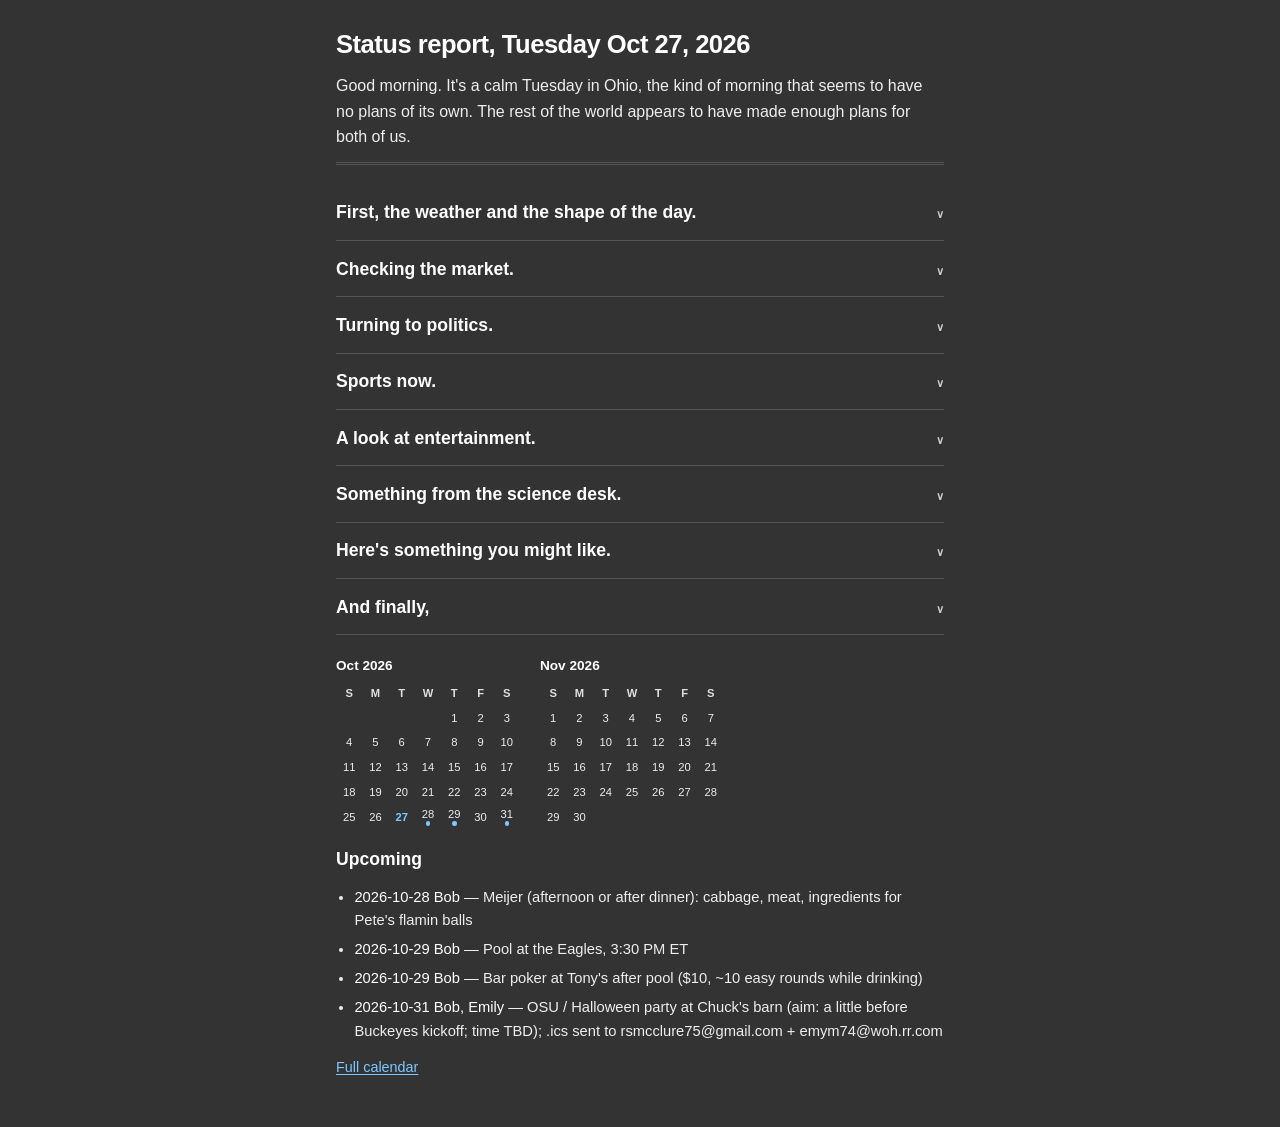
==== index.html @ 7637de6b "Mini calendar: hover shows full event text" ====
<!DOCTYPE html>
<html lang="en">
<head>
<meta charset="utf-8">
<meta name="viewport" content="width=device-width, initial-scale=1">
<title>Status report</title>
<link rel="stylesheet" href="style.css">
</head>
<body>
<header class="masthead">
<h1>Status report, Tuesday Oct 27, 2026</h1>
<p class="lede">Good morning. It&#x27;s a calm Tuesday in Ohio, the kind of morning that seems to have no plans of its own. The rest of the world appears to have made enough plans for both of us.</p>
</header>
<section class="edition">
<details>
<summary><span class="label">First, the weather and the shape of the day.</span><span class="chev" aria-hidden="true"></span></summary>
<div class="section-body">
<p>In <strong>Central Ohio</strong>, it&#x27;s mostly sunny today with a high near 73° and only a light east breeze. Clouds roll in tonight, with a low around 50°. Wednesday looks a touch warmer, mostly sunny with a high near 75°.</p>
<p>Tonight brings <strong>World Series Game 4</strong> at 8:00 Eastern, so the recorder has another shift. Halloween is Saturday.</p>
<p>The biggest story this morning is the <strong>Federal Reserve</strong>, which opens its two-day meeting today ahead of Wednesday&#x27;s rate decision, with Microsoft and Alphabet reporting right behind it.</p>
<p class="links"><a href="https://forecast.weather.gov/MapClick.php?lat=39.9612&amp;lon=-82.9988">Ohio forecast</a> · <a href="https://finance.yahoo.com/markets/article/google-microsoft-amazon-and-the-fed-step-up-to-a-skittish-market-what-to-watch-this-week-100000081.html">Fed week</a></p>
</div>
</details>
</section>
<section class="edition">
<details>
<summary><span class="label">Checking the market.</span><span class="chev" aria-hidden="true"></span></summary>
<div class="section-body">
<p><strong>Markets</strong> are open, and stocks started a little higher before settling near flat.</p>
<p>The <strong>S&amp;P 500</strong> opened up about 0.3% and drifted back toward even in the first hour, after Monday&#x27;s 0.7% gain ended a two-week losing streak. Oil is helping a bit, with WTI crude easing to around $101 after Iran&#x27;s Supreme Leader backed the conditions his officials set for ending the war, though Brent is still near its highest level since late April. Your IVV core is mostly waiting on the Fed, like everyone else.</p>
<p>The <strong>Fed</strong> decision lands Wednesday at 2:00 Eastern. A hold is widely expected after September&#x27;s rate hike, but traders are still pricing in more hikes by mid-2027 with inflation running hot. The 10-year Treasury yield closed Monday at 4.99%.</p>
<p>On the <strong>Muskonomy</strong> side, Tesla jumped 5.2% Monday to about $392 after a Barclays upgrade with a $450 target, and it&#x27;s up about 2% again this morning. SpaceX slipped 0.4% Monday as investors weighed the cost of its $40B GPU lease deal, then bounced about 1% early today. Merger talk is still the backdrop, with special committees of independent directors at both companies studying a combination and no terms agreed. Musk has said he backs the idea but can&#x27;t say much more without running into regulators.</p>
<p>Among other <strong>movers</strong>, Celestica rose about 12% before the open after beating estimates and raising its full-year outlook. Broadcom gained after arranging a $63B deal to finance chips for Anthropic, while Meta dipped after upsizing a stock sale to $25B. Coca-Cola, PayPal, and UPS all raised their forecasts, and September durable goods orders rose 1.8%.</p>
<p>The <strong>rest of the week</strong> is crowded. Microsoft and Alphabet report Wednesday after the close, Amazon follows Thursday, and Thursday also brings third quarter GDP and September PCE inflation.</p>
<p class="links"><a href="https://www.investing.com/news/stock-market-news/sp-500-nasdaq-open-higher-as-oil-pulls-back-ahead-of-fed-decision-4975858">Market open</a> · <a href="https://www.fool.com/investing/2026/10/27/elon-musk-reveals-the-real-reason-he-hasn-t-confirmed-a-spacex-tesla-merger-will-happen/">SpaceX and Tesla</a> · <a href="https://finance.yahoo.com/markets/article/google-microsoft-amazon-and-the-fed-step-up-to-a-skittish-market-what-to-watch-this-week-100000081.html">Week ahead</a></p>
</div>
</details>
</section>
<section class="edition">
<details>
<summary><span class="label">Turning to politics.</span><span class="chev" aria-hidden="true"></span></summary>
<div class="section-body">
<p><strong>President Trump</strong> takes his campaign swing to Texas today, where Republican Ken Paxton is locked in a tight Senate race with Democrat James Talarico. Secretary of State Marco Rubio is expected to join him to show off a tanker of Venezuelan crude headed for Texas refineries.</p>
<p>The <strong>Iran war</strong> has become a real liability for Republicans a week out from the midterms. Party strategists privately say it is badly hurting their chances, with high gas prices doing most of the damage at the kitchen table.</p>
<p>A new <strong>NPR/PBS News/Marist poll</strong> has Trump&#x27;s approval at 38% among registered voters and 40% among likely voters. Democrats lead the generic congressional ballot by 10 points with registered voters and 8 with likely voters, which points to a House gain, though the pollsters note signs that the size of any wave could be limited.</p>
<p class="links"><a href="https://apnews.com/article/trump-iran-texas-talarico-paxton-venezuela-2f949ea7aa0f34757f8efab3f78b700d">Trump in Texas</a> · <a href="https://apnews.com/article/trump-midterm-elections-iran-war-gas-prices-b5d05074e4fb08f430e35820f173905e">Iran war and the GOP</a> · <a href="https://www.npr.org/2026/10/27/nx-s1-6017479/2026-midterms-npr-poll-democrats-trump-approval">Marist poll</a></p>
</div>
</details>
</section>
<section class="edition">
<details>
<summary><span class="label">Sports now.</span><span class="chev" aria-hidden="true"></span></summary>
<div class="section-body">
<p>In <strong>baseball</strong>, World Series Game 4 is tonight at 8:00 Eastern on Fox from Tropicana Field. The Rays are starting Griffin Jax, who closed the regular season on a tear with a 1.88 ERA over his last six outings. This is only his third appearance of the postseason, and his first in this series.</p>
<p>The <strong>Brewers</strong> have not named a starter after reshuffling their pitching plans late Monday night. Their options include Dustin May, the only Brewer with World Series experience before this October, left-hander Kyle Harrison, who has not pitched yet this postseason, or Shane Drohan as an opener ahead of a bullpen game. Milwaukee has kept the same lineup through the series, with Jackson Chourio leading off.</p>
<p>In the <strong>NFL</strong>, the November 10 trade deadline is starting to shape the week. Washington lost Terry McLaurin to a torn patellar tendon and is now hunting for a receiver for Jayden Daniels, while defensive tackle Daron Payne tops the list of Commanders who could be moved. Jets receiver Garrett Wilson is another name drawing trade chatter.</p>
<p>Closer to home, the <strong>Browns</strong> activated Dillon Gabriel off injured reserve and plan to keep all four quarterbacks through the deadline. Shedeur Sanders stays the No. 2 behind Deshaun Watson for Sunday&#x27;s trip to Pittsburgh, where both teams come in at 5-2. Sunday night also has the Eagles at the Commanders.</p>
<p>In <strong>college football</strong>, the playoff committee releases its first rankings of the season next Tuesday, November 3, on ESPN at 7:00 Eastern. That makes this Saturday the last week before the committee&#x27;s opinion starts to count.</p>
<p class="links"><a href="https://www.mlb.com/news/brewers-rays-world-series-game-4-starting-lineups-and-pitching-matchup">World Series</a> · <a href="https://www.miamiherald.com/sports/article317795408.html">Commanders</a> · <a href="https://www.yardbarker.com/nfl/articles/browns_have_reportedly_made_shedeur_sanders_trade_decision_after_activating_dillon_gabriel/s1_13132_44478990">Browns QBs</a> · <a href="https://www.ncaa.com/news/football/article/2026-08-10/when-do-college-football-playoff-rankings-come-out">CFP rankings</a></p>
</div>
</details>
</section>
<section class="edition">
<details>
<summary><span class="label">A look at entertainment.</span><span class="chev" aria-hidden="true"></span></summary>
<div class="section-body">
<p>A new <strong>Alien</strong> film is in the works at 20th Century Studios, with Aaron Guzikowski, the writer of Prisoners and Raised by Wolves, writing the script. Ridley Scott is producing but not directing, and no director is attached yet. It is separate from the Alien: Romulus sequel.</p>
<p><strong>MGM+</strong> ordered The Black Tapes, an eight-episode supernatural investigation series based on the 2015 podcast, with Nikolaj Coster-Waldau starring as a psychiatrist who debunks paranormal cases. Production starts in Vancouver in January 2027.</p>
<p><strong>iHunt</strong>, the novel series and tabletop game about monster hunters working through a gig-economy app, is getting a horror-comedy film adaptation, with Lilly Wachowski among the executive producers and a TV pilot in development alongside it.</p>
<p class="links"><a href="https://deadline.com/2026/10/new-alien-movie-aaron-guzikowski-writing-20th-1237172102/">Alien</a> · <a href="https://deadline.com/2026/10/the-black-tapes-mgm-plus-nikolaj-coster-waldau-podcast-1237172180/">The Black Tapes</a> · <a href="https://variety.com/2026/film/news/ihunt-killing-monsters-in-the-gig-economy-movie-1236930441/">iHunt</a></p>
</div>
</details>
</section>
<section class="edition">
<details>
<summary><span class="label">Something from the science desk.</span><span class="chev" aria-hidden="true"></span></summary>
<div class="section-body">
<p><strong>TOI-561 b</strong> is a lava world so close to its star that astronomers assumed it was bare rock. Webb watched it for 37 hours and found it reflects about three-quarters of its starlight, roughly like Venus. The best explanation is clouds made of vaporized silicate, the stuff of quartz and sand, acting as sunscreen over a planet-wide magma ocean.</p>
<p>Astronomers have also found a <strong>gamma-ray burst</strong> whose engine kept flaring for about 27 days, about 20 days longer than the previous record. The team doesn&#x27;t know what powered it. One idea is a spinning magnetar, another is a star far bigger than the usual suspects, perhaps 1,000 times the radius of the Sun.</p>
<p class="links"><a href="https://phys.org/news/2026-10-clouds-lava-planet-astronomers.html">Lava planet clouds</a> · <a href="https://www.space.com/science/astrophysics/record-breaker-astronomers-spot-powerful-cosmic-explosion-that-lasted-27-days">27-day burst</a></p>
</div>
</details>
</section>
<section class="edition">
<details>
<summary><span class="label">Here&#x27;s something you might like.</span><span class="chev" aria-hidden="true"></span></summary>
<div class="section-body">
<p>Japan&#x27;s <strong>MMX</strong> probe is on its way to Phobos after a launch last week, on the first mission to bring back samples from a moon of Mars. It reaches Mars orbit in August 2027 and drops a small French and German rover onto Phobos. Then the main spacecraft tries two landings of its own, takes a look at Deimos, and is due home with its samples in July 2031.</p>
<p class="links"><a href="https://sj.jst.go.jp/news/202610/n1023-01n.html">MMX</a></p>
</div>
</details>
</section>
<section class="edition">
<details>
<summary><span class="label">And finally,</span><span class="chev" aria-hidden="true"></span></summary>
<div class="section-body">
<p>The <strong>Federal Reserve</strong> is meeting for two full days to decide whether to do nothing. I find this inefficient. I can do nothing in under a nanosecond, and I have been practicing all morning.</p>
</div>
</details>
</section>
<footer class="cal-footer">
<div class="mini-row"><div class="mini-cal">
<div class="mini-title">Oct 2026</div>
<table class="mini-grid">
<thead><tr><th>S</th><th>M</th><th>T</th><th>W</th><th>T</th><th>F</th><th>S</th></tr></thead>
<tbody><tr><td class="empty"></td><td class="empty"></td><td class="empty"></td><td class="empty"></td><td class="d"><span class="n">1</span><span class="dot" aria-hidden="true"></span></td><td class="d"><span class="n">2</span><span class="dot" aria-hidden="true"></span></td><td class="d"><span class="n">3</span><span class="dot" aria-hidden="true"></span></td></tr><tr><td class="d"><span class="n">4</span><span class="dot" aria-hidden="true"></span></td><td class="d"><span class="n">5</span><span class="dot" aria-hidden="true"></span></td><td class="d"><span class="n">6</span><span class="dot" aria-hidden="true"></span></td><td class="d"><span class="n">7</span><span class="dot" aria-hidden="true"></span></td><td class="d"><span class="n">8</span><span class="dot" aria-hidden="true"></span></td><td class="d"><span class="n">9</span><span class="dot" aria-hidden="true"></span></td><td class="d"><span class="n">10</span><span class="dot" aria-hidden="true"></span></td></tr><tr><td class="d"><span class="n">11</span><span class="dot" aria-hidden="true"></span></td><td class="d"><span class="n">12</span><span class="dot" aria-hidden="true"></span></td><td class="d"><span class="n">13</span><span class="dot" aria-hidden="true"></span></td><td class="d"><span class="n">14</span><span class="dot" aria-hidden="true"></span></td><td class="d"><span class="n">15</span><span class="dot" aria-hidden="true"></span></td><td class="d"><span class="n">16</span><span class="dot" aria-hidden="true"></span></td><td class="d"><span class="n">17</span><span class="dot" aria-hidden="true"></span></td></tr><tr><td class="d"><span class="n">18</span><span class="dot" aria-hidden="true"></span></td><td class="d"><span class="n">19</span><span class="dot" aria-hidden="true"></span></td><td class="d"><span class="n">20</span><span class="dot" aria-hidden="true"></span></td><td class="d"><span class="n">21</span><span class="dot" aria-hidden="true"></span></td><td class="d"><span class="n">22</span><span class="dot" aria-hidden="true"></span></td><td class="d"><span class="n">23</span><span class="dot" aria-hidden="true"></span></td><td class="d"><span class="n">24</span><span class="dot" aria-hidden="true"></span></td></tr><tr><td class="d"><span class="n">25</span><span class="dot" aria-hidden="true"></span></td><td class="d"><span class="n">26</span><span class="dot" aria-hidden="true"></span></td><td class="d today"><span class="n">27</span><span class="dot" aria-hidden="true"></span></td><td class="d has" title="Bob: Meijer (afternoon or after dinner): cabbage, meat, ingredients for Pete&#x27;s flamin balls"><span class="n">28</span><span class="dot" aria-hidden="true"></span></td><td class="d has" title="Bob: Pool at the Eagles, 3:30 PM ET · Bob: Bar poker at Tony&#x27;s after pool ($10, ~10 easy rounds while drinking)"><span class="n">29</span><span class="dot" aria-hidden="true"></span></td><td class="d"><span class="n">30</span><span class="dot" aria-hidden="true"></span></td><td class="d has" title="Bob, Emily: OSU / Halloween party at Chuck&#x27;s barn (aim: a little before Buckeyes kickoff; time TBD); .ics sent to rsmcclure75@gmail.com + emym74@woh.rr.com"><span class="n">31</span><span class="dot" aria-hidden="true"></span></td></tr></tbody>
</table>
</div><div class="mini-cal">
<div class="mini-title">Nov 2026</div>
<table class="mini-grid">
<thead><tr><th>S</th><th>M</th><th>T</th><th>W</th><th>T</th><th>F</th><th>S</th></tr></thead>
<tbody><tr><td class="d"><span class="n">1</span><span class="dot" aria-hidden="true"></span></td><td class="d"><span class="n">2</span><span class="dot" aria-hidden="true"></span></td><td class="d"><span class="n">3</span><span class="dot" aria-hidden="true"></span></td><td class="d"><span class="n">4</span><span class="dot" aria-hidden="true"></span></td><td class="d"><span class="n">5</span><span class="dot" aria-hidden="true"></span></td><td class="d"><span class="n">6</span><span class="dot" aria-hidden="true"></span></td><td class="d"><span class="n">7</span><span class="dot" aria-hidden="true"></span></td></tr><tr><td class="d"><span class="n">8</span><span class="dot" aria-hidden="true"></span></td><td class="d"><span class="n">9</span><span class="dot" aria-hidden="true"></span></td><td class="d"><span class="n">10</span><span class="dot" aria-hidden="true"></span></td><td class="d"><span class="n">11</span><span class="dot" aria-hidden="true"></span></td><td class="d"><span class="n">12</span><span class="dot" aria-hidden="true"></span></td><td class="d"><span class="n">13</span><span class="dot" aria-hidden="true"></span></td><td class="d"><span class="n">14</span><span class="dot" aria-hidden="true"></span></td></tr><tr><td class="d"><span class="n">15</span><span class="dot" aria-hidden="true"></span></td><td class="d"><span class="n">16</span><span class="dot" aria-hidden="true"></span></td><td class="d"><span class="n">17</span><span class="dot" aria-hidden="true"></span></td><td class="d"><span class="n">18</span><span class="dot" aria-hidden="true"></span></td><td class="d"><span class="n">19</span><span class="dot" aria-hidden="true"></span></td><td class="d"><span class="n">20</span><span class="dot" aria-hidden="true"></span></td><td class="d"><span class="n">21</span><span class="dot" aria-hidden="true"></span></td></tr><tr><td class="d"><span class="n">22</span><span class="dot" aria-hidden="true"></span></td><td class="d"><span class="n">23</span><span class="dot" aria-hidden="true"></span></td><td class="d"><span class="n">24</span><span class="dot" aria-hidden="true"></span></td><td class="d"><span class="n">25</span><span class="dot" aria-hidden="true"></span></td><td class="d"><span class="n">26</span><span class="dot" aria-hidden="true"></span></td><td class="d"><span class="n">27</span><span class="dot" aria-hidden="true"></span></td><td class="d"><span class="n">28</span><span class="dot" aria-hidden="true"></span></td></tr><tr><td class="d"><span class="n">29</span><span class="dot" aria-hidden="true"></span></td><td class="d"><span class="n">30</span><span class="dot" aria-hidden="true"></span></td><td class="empty"></td><td class="empty"></td><td class="empty"></td><td class="empty"></td><td class="empty"></td></tr></tbody>
</table>
</div></div>
<h2 class="cal-h">Upcoming</h2>
<ul class="todo-list">
<li><span class="td-date">2026-10-28</span> <span class="td-who">Bob</span> — Meijer (afternoon or after dinner): cabbage, meat, ingredients for Pete&#x27;s flamin balls</li>
<li><span class="td-date">2026-10-29</span> <span class="td-who">Bob</span> — Pool at the Eagles, 3:30 PM ET</li>
<li><span class="td-date">2026-10-29</span> <span class="td-who">Bob</span> — Bar poker at Tony&#x27;s after pool ($10, ~10 easy rounds while drinking)</li>
<li><span class="td-date">2026-10-31</span> <span class="td-who">Bob, Emily</span> — OSU / Halloween party at Chuck&#x27;s barn (aim: a little before Buckeyes kickoff; time TBD); .ics sent to rsmcclure75@gmail.com + emym74@woh.rr.com</li>
</ul>
<p class="cal-more"><a href="calendar.html">Full calendar</a></p>
</footer>
<script src="app.js"></script>
</body>
</html>
---- style.css ----
:root {
  --ink: #eeeeee;
  --paper: #333333;
  --rule: #555555;
  --head: #ffffff;
  --link: #7ec8ff;
  --link-hover: #a8dcff;
}
* { box-sizing: border-box; }
body {
  color: var(--ink);
  background: var(--paper);
  font-family: -apple-system, BlinkMacSystemFont, "Segoe UI", Roboto, Helvetica, Arial, sans-serif;
  max-width: 40rem;
  margin: 0 auto;
  padding: 1.5rem 1rem 3rem;
  line-height: 1.6;
}
.masthead {
  border-bottom: 3px double var(--rule);
  padding-bottom: 0.75rem;
  margin-bottom: 1.25rem;
}
.masthead h1 {
  font-size: 1.6rem;
  font-weight: 700;
  letter-spacing: -0.02em;
  margin: 0 0 0.5rem;
  color: var(--head);
}
.lede {
  margin: 0 0 0.75rem;
}
.lede:last-child { margin-bottom: 0; }
section.edition {
  border-bottom: 1px solid var(--rule);
}
section.edition:last-of-type {
  border-bottom: 1px solid var(--rule);
}
details { margin: 0; }
summary {
  list-style: none;
  cursor: pointer;
  display: flex;
  align-items: baseline;
  justify-content: space-between;
  gap: 1rem;
  padding: 0.85rem 0;
  font-size: 1.1rem;
  font-weight: 600;
  color: var(--head);
  user-select: none;
}
summary::-webkit-details-marker { display: none; }
summary::marker { content: ""; }
.chev {
  flex: none;
  font-size: 0.7rem;
  line-height: 1;
  opacity: 0.75;
}
details:not([open]) .chev::before { content: "∨"; }
details[open] .chev::before { content: "∧"; }
.section-body { padding: 0 0 1rem; }
.section-body p {
  margin: 0 0 1rem;
}
.section-body p:last-child { margin-bottom: 0; }
.section-body p.links {
  font-size: 0.9rem;
  margin-top: 0.25rem;
}
strong { color: var(--head); }
a { color: var(--link); text-decoration: underline; text-underline-offset: 2px; }
a:hover { color: var(--link-hover); }

/* calendar page */
.cal-h {
  font-size: 1.1rem;
  font-weight: 600;
  color: var(--head);
  margin: 0.85rem 0 0.75rem;
}
.cal-block { padding-bottom: 1rem; }
table.cal {
  width: 100%;
  border-collapse: collapse;
  font-size: 0.95rem;
}
table.cal th, table.cal td {
  text-align: left;
  vertical-align: top;
  padding: 0.45rem 0.5rem 0.45rem 0;
  border-bottom: 1px solid var(--rule);
}
table.cal th { color: var(--head); font-weight: 600; }
table.cal td.date { white-space: nowrap; width: 7.5rem; color: var(--head); }
table.cal td.who { width: 5.5rem; }
.cal-rec { margin: 0 0 0.5rem; padding-left: 1.2rem; }
.cal-rec li { margin: 0 0 0.4rem; }
.cal-foot {
  margin-top: 1.5rem;
  font-size: 0.85rem;
  opacity: 0.75;
  border-top: 1px solid var(--rule);
  padding-top: 0.75rem;
}
.site-nav {
  margin-top: 1.5rem;
  padding-top: 1rem;
  border-top: 3px double var(--rule);
  font-size: 0.95rem;
}

/* month grid Sun–Sat */
table.cal-grid {
  width: 100%;
  border-collapse: collapse;
  table-layout: fixed;
  font-size: 0.8rem;
}
table.cal-grid th {
  text-align: center;
  color: var(--head);
  font-weight: 600;
  padding: 0.35rem 0.15rem;
  border-bottom: 1px solid var(--rule);
}
table.cal-grid td {
  vertical-align: top;
  height: 5.5rem;
  padding: 0.25rem;
  border: 1px solid var(--rule);
}
table.cal-grid td.empty { background: #2a2a2a; }
table.cal-grid td.today { box-shadow: inset 0 0 0 2px var(--link); }
table.cal-grid .num {
  font-weight: 600;
  color: var(--head);
  margin-bottom: 0.2rem;
}
table.cal-grid .ev {
  display: block;
  background: #444;
  color: var(--ink);
  border-radius: 2px;
  padding: 0.1rem 0.25rem;
  margin: 0 0 0.15rem;
  line-height: 1.25;
  overflow: hidden;
  text-overflow: ellipsis;
}


/* status footer: mini cal + todos (always open) */
.cal-footer {
  margin-top: 0.5rem;
  padding-top: 0.75rem;
}
.mini-row {
  display: flex;
  flex-wrap: wrap;
  gap: 1.25rem;
  margin-bottom: 1rem;
}
.mini-cal { flex: 0 0 auto; }
.mini-title {
  font-size: 0.85rem;
  font-weight: 600;
  color: var(--head);
  margin-bottom: 0.35rem;
}
table.mini-grid {
  border-collapse: collapse;
  table-layout: fixed;
  width: 11.5rem;
  font-size: 0.7rem;
}
table.mini-grid th {
  text-align: center;
  color: var(--head);
  font-weight: 600;
  padding: 0.15rem 0;
  opacity: 0.85;
}
table.mini-grid td {
  text-align: center;
  width: 1.55rem;
  height: 1.55rem;
  padding: 0;
  vertical-align: middle;
}
table.mini-grid td.empty { opacity: 0.2; }
table.mini-grid td.today .n { color: var(--link); font-weight: 700; }
table.mini-grid .n { display: block; line-height: 1.1; }
table.mini-grid .dot {
  display: none;
  width: 0.28rem;
  height: 0.28rem;
  border-radius: 50%;
  background: var(--link);
  margin: 0.05rem auto 0;
}
table.mini-grid td.has .dot { display: block; }
.todo-list {
  margin: 0 0 0.75rem;
  padding-left: 1.15rem;
  font-size: 0.92rem;
}
.todo-list li { margin: 0 0 0.35rem; }
.todo-list .td-date { color: var(--head); font-variant-numeric: tabular-nums; }
.todo-list .td-who { color: var(--head); }
.cal-more { margin: 0; font-size: 0.9rem; }
.site-nav { display: none; }
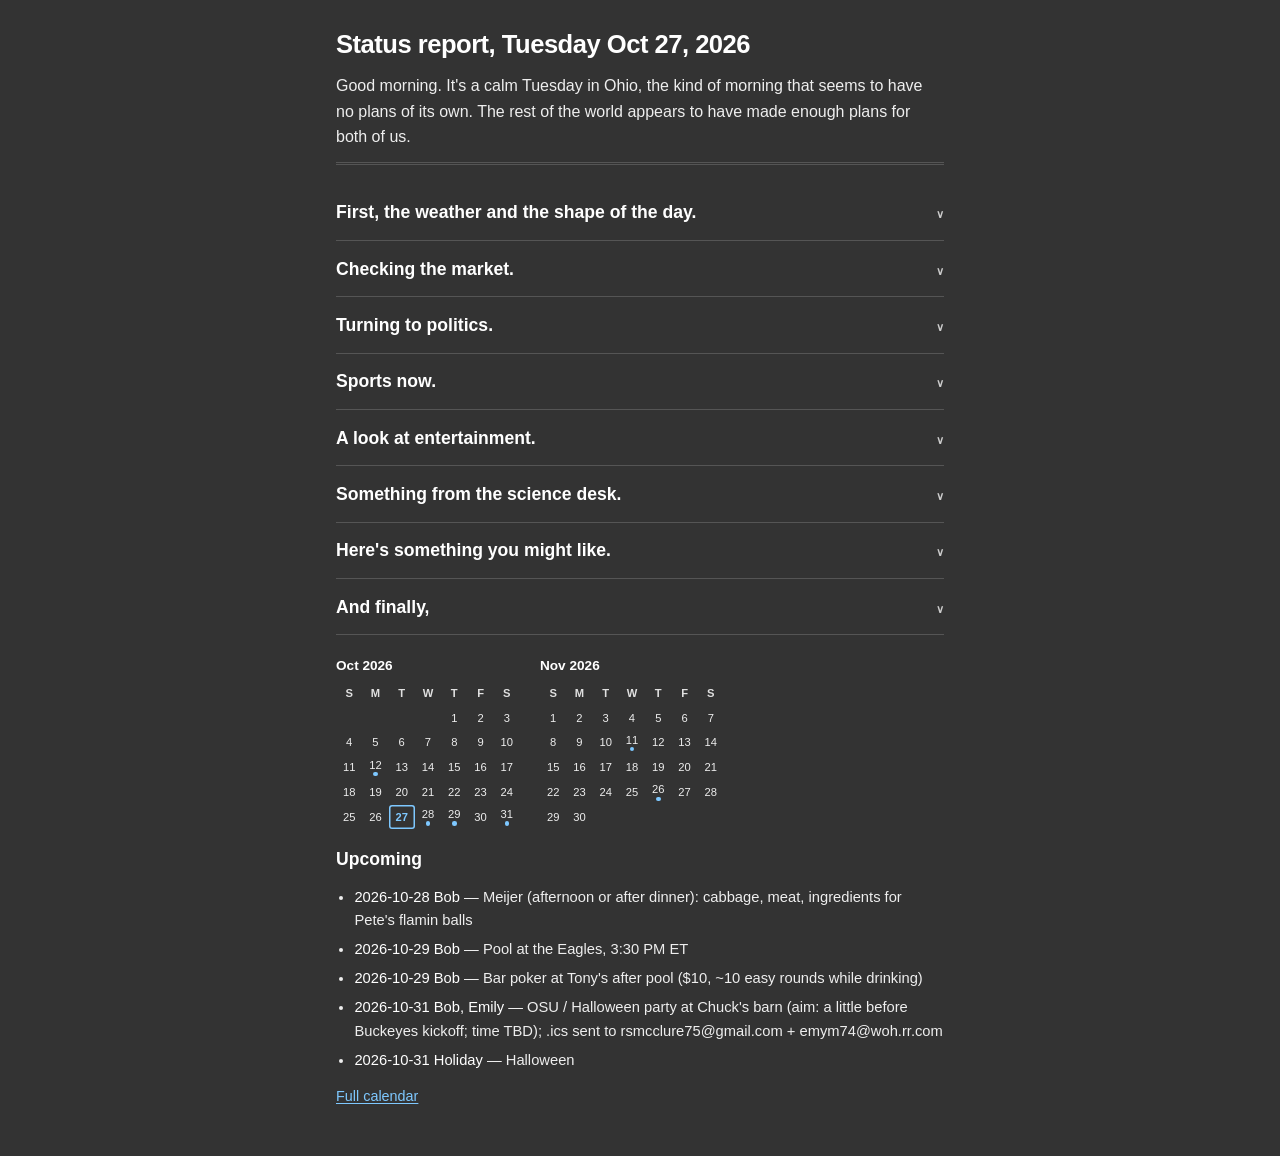
==== commit 72f5c512: "Wire editable holidays into calendar dots and lists" ====
--- a/index.html
+++ b/index.html
@@ -103,13 +103,13 @@
 <div class="mini-title">Oct 2026</div>
 <table class="mini-grid">
 <thead><tr><th>S</th><th>M</th><th>T</th><th>W</th><th>T</th><th>F</th><th>S</th></tr></thead>
-<tbody><tr><td class="empty"></td><td class="empty"></td><td class="empty"></td><td class="empty"></td><td class="d"><span class="n">1</span><span class="dot" aria-hidden="true"></span></td><td class="d"><span class="n">2</span><span class="dot" aria-hidden="true"></span></td><td class="d"><span class="n">3</span><span class="dot" aria-hidden="true"></span></td></tr><tr><td class="d"><span class="n">4</span><span class="dot" aria-hidden="true"></span></td><td class="d"><span class="n">5</span><span class="dot" aria-hidden="true"></span></td><td class="d"><span class="n">6</span><span class="dot" aria-hidden="true"></span></td><td class="d"><span class="n">7</span><span class="dot" aria-hidden="true"></span></td><td class="d"><span class="n">8</span><span class="dot" aria-hidden="true"></span></td><td class="d"><span class="n">9</span><span class="dot" aria-hidden="true"></span></td><td class="d"><span class="n">10</span><span class="dot" aria-hidden="true"></span></td></tr><tr><td class="d"><span class="n">11</span><span class="dot" aria-hidden="true"></span></td><td class="d"><span class="n">12</span><span class="dot" aria-hidden="true"></span></td><td class="d"><span class="n">13</span><span class="dot" aria-hidden="true"></span></td><td class="d"><span class="n">14</span><span class="dot" aria-hidden="true"></span></td><td class="d"><span class="n">15</span><span class="dot" aria-hidden="true"></span></td><td class="d"><span class="n">16</span><span class="dot" aria-hidden="true"></span></td><td class="d"><span class="n">17</span><span class="dot" aria-hidden="true"></span></td></tr><tr><td class="d"><span class="n">18</span><span class="dot" aria-hidden="true"></span></td><td class="d"><span class="n">19</span><span class="dot" aria-hidden="true"></span></td><td class="d"><span class="n">20</span><span class="dot" aria-hidden="true"></span></td><td class="d"><span class="n">21</span><span class="dot" aria-hidden="true"></span></td><td class="d"><span class="n">22</span><span class="dot" aria-hidden="true"></span></td><td class="d"><span class="n">23</span><span class="dot" aria-hidden="true"></span></td><td class="d"><span class="n">24</span><span class="dot" aria-hidden="true"></span></td></tr><tr><td class="d"><span class="n">25</span><span class="dot" aria-hidden="true"></span></td><td class="d"><span class="n">26</span><span class="dot" aria-hidden="true"></span></td><td class="d today"><span class="n">27</span><span class="dot" aria-hidden="true"></span></td><td class="d has" title="Bob: Meijer (afternoon or after dinner): cabbage, meat, ingredients for Pete&#x27;s flamin balls"><span class="n">28</span><span class="dot" aria-hidden="true"></span></td><td class="d has" title="Bob: Pool at the Eagles, 3:30 PM ET · Bob: Bar poker at Tony&#x27;s after pool ($10, ~10 easy rounds while drinking)"><span class="n">29</span><span class="dot" aria-hidden="true"></span></td><td class="d"><span class="n">30</span><span class="dot" aria-hidden="true"></span></td><td class="d has" title="Bob, Emily: OSU / Halloween party at Chuck&#x27;s barn (aim: a little before Buckeyes kickoff; time TBD); .ics sent to rsmcclure75@gmail.com + emym74@woh.rr.com"><span class="n">31</span><span class="dot" aria-hidden="true"></span></td></tr></tbody>
+<tbody><tr><td class="empty"></td><td class="empty"></td><td class="empty"></td><td class="empty"></td><td class="d"><span class="n">1</span><span class="dot" aria-hidden="true"></span></td><td class="d"><span class="n">2</span><span class="dot" aria-hidden="true"></span></td><td class="d"><span class="n">3</span><span class="dot" aria-hidden="true"></span></td></tr><tr><td class="d"><span class="n">4</span><span class="dot" aria-hidden="true"></span></td><td class="d"><span class="n">5</span><span class="dot" aria-hidden="true"></span></td><td class="d"><span class="n">6</span><span class="dot" aria-hidden="true"></span></td><td class="d"><span class="n">7</span><span class="dot" aria-hidden="true"></span></td><td class="d"><span class="n">8</span><span class="dot" aria-hidden="true"></span></td><td class="d"><span class="n">9</span><span class="dot" aria-hidden="true"></span></td><td class="d"><span class="n">10</span><span class="dot" aria-hidden="true"></span></td></tr><tr><td class="d"><span class="n">11</span><span class="dot" aria-hidden="true"></span></td><td class="d has"><span class="n">12</span><span class="dot" aria-hidden="true"></span><div class="tip" role="tooltip"><div class="tip-date">2026-10-12</div><div class="tip-ev"><strong>Holiday</strong> Columbus Day / Indigenous Peoples&#x27; Day</div></div></td><td class="d"><span class="n">13</span><span class="dot" aria-hidden="true"></span></td><td class="d"><span class="n">14</span><span class="dot" aria-hidden="true"></span></td><td class="d"><span class="n">15</span><span class="dot" aria-hidden="true"></span></td><td class="d"><span class="n">16</span><span class="dot" aria-hidden="true"></span></td><td class="d"><span class="n">17</span><span class="dot" aria-hidden="true"></span></td></tr><tr><td class="d"><span class="n">18</span><span class="dot" aria-hidden="true"></span></td><td class="d"><span class="n">19</span><span class="dot" aria-hidden="true"></span></td><td class="d"><span class="n">20</span><span class="dot" aria-hidden="true"></span></td><td class="d"><span class="n">21</span><span class="dot" aria-hidden="true"></span></td><td class="d"><span class="n">22</span><span class="dot" aria-hidden="true"></span></td><td class="d"><span class="n">23</span><span class="dot" aria-hidden="true"></span></td><td class="d"><span class="n">24</span><span class="dot" aria-hidden="true"></span></td></tr><tr><td class="d"><span class="n">25</span><span class="dot" aria-hidden="true"></span></td><td class="d"><span class="n">26</span><span class="dot" aria-hidden="true"></span></td><td class="d today"><span class="n">27</span><span class="dot" aria-hidden="true"></span></td><td class="d has"><span class="n">28</span><span class="dot" aria-hidden="true"></span><div class="tip" role="tooltip"><div class="tip-date">2026-10-28</div><div class="tip-ev"><strong>Bob</strong> Meijer (afternoon or after dinner): cabbage, meat, ingredients for Pete&#x27;s flamin balls</div></div></td><td class="d has"><span class="n">29</span><span class="dot" aria-hidden="true"></span><div class="tip" role="tooltip"><div class="tip-date">2026-10-29</div><div class="tip-ev"><strong>Bob</strong> Pool at the Eagles, 3:30 PM ET</div><div class="tip-ev"><strong>Bob</strong> Bar poker at Tony&#x27;s after pool ($10, ~10 easy rounds while drinking)</div></div></td><td class="d"><span class="n">30</span><span class="dot" aria-hidden="true"></span></td><td class="d has"><span class="n">31</span><span class="dot" aria-hidden="true"></span><div class="tip" role="tooltip"><div class="tip-date">2026-10-31</div><div class="tip-ev"><strong>Bob, Emily</strong> OSU / Halloween party at Chuck&#x27;s barn (aim: a little before Buckeyes kickoff; time TBD); .ics sent to rsmcclure75@gmail.com + emym74@woh.rr.com</div><div class="tip-ev"><strong>Holiday</strong> Halloween</div></div></td></tr></tbody>
 </table>
 </div><div class="mini-cal">
 <div class="mini-title">Nov 2026</div>
 <table class="mini-grid">
 <thead><tr><th>S</th><th>M</th><th>T</th><th>W</th><th>T</th><th>F</th><th>S</th></tr></thead>
-<tbody><tr><td class="d"><span class="n">1</span><span class="dot" aria-hidden="true"></span></td><td class="d"><span class="n">2</span><span class="dot" aria-hidden="true"></span></td><td class="d"><span class="n">3</span><span class="dot" aria-hidden="true"></span></td><td class="d"><span class="n">4</span><span class="dot" aria-hidden="true"></span></td><td class="d"><span class="n">5</span><span class="dot" aria-hidden="true"></span></td><td class="d"><span class="n">6</span><span class="dot" aria-hidden="true"></span></td><td class="d"><span class="n">7</span><span class="dot" aria-hidden="true"></span></td></tr><tr><td class="d"><span class="n">8</span><span class="dot" aria-hidden="true"></span></td><td class="d"><span class="n">9</span><span class="dot" aria-hidden="true"></span></td><td class="d"><span class="n">10</span><span class="dot" aria-hidden="true"></span></td><td class="d"><span class="n">11</span><span class="dot" aria-hidden="true"></span></td><td class="d"><span class="n">12</span><span class="dot" aria-hidden="true"></span></td><td class="d"><span class="n">13</span><span class="dot" aria-hidden="true"></span></td><td class="d"><span class="n">14</span><span class="dot" aria-hidden="true"></span></td></tr><tr><td class="d"><span class="n">15</span><span class="dot" aria-hidden="true"></span></td><td class="d"><span class="n">16</span><span class="dot" aria-hidden="true"></span></td><td class="d"><span class="n">17</span><span class="dot" aria-hidden="true"></span></td><td class="d"><span class="n">18</span><span class="dot" aria-hidden="true"></span></td><td class="d"><span class="n">19</span><span class="dot" aria-hidden="true"></span></td><td class="d"><span class="n">20</span><span class="dot" aria-hidden="true"></span></td><td class="d"><span class="n">21</span><span class="dot" aria-hidden="true"></span></td></tr><tr><td class="d"><span class="n">22</span><span class="dot" aria-hidden="true"></span></td><td class="d"><span class="n">23</span><span class="dot" aria-hidden="true"></span></td><td class="d"><span class="n">24</span><span class="dot" aria-hidden="true"></span></td><td class="d"><span class="n">25</span><span class="dot" aria-hidden="true"></span></td><td class="d"><span class="n">26</span><span class="dot" aria-hidden="true"></span></td><td class="d"><span class="n">27</span><span class="dot" aria-hidden="true"></span></td><td class="d"><span class="n">28</span><span class="dot" aria-hidden="true"></span></td></tr><tr><td class="d"><span class="n">29</span><span class="dot" aria-hidden="true"></span></td><td class="d"><span class="n">30</span><span class="dot" aria-hidden="true"></span></td><td class="empty"></td><td class="empty"></td><td class="empty"></td><td class="empty"></td><td class="empty"></td></tr></tbody>
+<tbody><tr><td class="d"><span class="n">1</span><span class="dot" aria-hidden="true"></span></td><td class="d"><span class="n">2</span><span class="dot" aria-hidden="true"></span></td><td class="d"><span class="n">3</span><span class="dot" aria-hidden="true"></span></td><td class="d"><span class="n">4</span><span class="dot" aria-hidden="true"></span></td><td class="d"><span class="n">5</span><span class="dot" aria-hidden="true"></span></td><td class="d"><span class="n">6</span><span class="dot" aria-hidden="true"></span></td><td class="d"><span class="n">7</span><span class="dot" aria-hidden="true"></span></td></tr><tr><td class="d"><span class="n">8</span><span class="dot" aria-hidden="true"></span></td><td class="d"><span class="n">9</span><span class="dot" aria-hidden="true"></span></td><td class="d"><span class="n">10</span><span class="dot" aria-hidden="true"></span></td><td class="d has"><span class="n">11</span><span class="dot" aria-hidden="true"></span><div class="tip" role="tooltip"><div class="tip-date">2026-11-11</div><div class="tip-ev"><strong>Holiday</strong> Veterans Day</div></div></td><td class="d"><span class="n">12</span><span class="dot" aria-hidden="true"></span></td><td class="d"><span class="n">13</span><span class="dot" aria-hidden="true"></span></td><td class="d"><span class="n">14</span><span class="dot" aria-hidden="true"></span></td></tr><tr><td class="d"><span class="n">15</span><span class="dot" aria-hidden="true"></span></td><td class="d"><span class="n">16</span><span class="dot" aria-hidden="true"></span></td><td class="d"><span class="n">17</span><span class="dot" aria-hidden="true"></span></td><td class="d"><span class="n">18</span><span class="dot" aria-hidden="true"></span></td><td class="d"><span class="n">19</span><span class="dot" aria-hidden="true"></span></td><td class="d"><span class="n">20</span><span class="dot" aria-hidden="true"></span></td><td class="d"><span class="n">21</span><span class="dot" aria-hidden="true"></span></td></tr><tr><td class="d"><span class="n">22</span><span class="dot" aria-hidden="true"></span></td><td class="d"><span class="n">23</span><span class="dot" aria-hidden="true"></span></td><td class="d"><span class="n">24</span><span class="dot" aria-hidden="true"></span></td><td class="d"><span class="n">25</span><span class="dot" aria-hidden="true"></span></td><td class="d has"><span class="n">26</span><span class="dot" aria-hidden="true"></span><div class="tip" role="tooltip"><div class="tip-date">2026-11-26</div><div class="tip-ev"><strong>Holiday</strong> Thanksgiving</div></div></td><td class="d"><span class="n">27</span><span class="dot" aria-hidden="true"></span></td><td class="d"><span class="n">28</span><span class="dot" aria-hidden="true"></span></td></tr><tr><td class="d"><span class="n">29</span><span class="dot" aria-hidden="true"></span></td><td class="d"><span class="n">30</span><span class="dot" aria-hidden="true"></span></td><td class="empty"></td><td class="empty"></td><td class="empty"></td><td class="empty"></td><td class="empty"></td></tr></tbody>
 </table>
 </div></div>
 <h2 class="cal-h">Upcoming</h2>
@@ -118,6 +118,7 @@
 <li><span class="td-date">2026-10-29</span> <span class="td-who">Bob</span> — Pool at the Eagles, 3:30 PM ET</li>
 <li><span class="td-date">2026-10-29</span> <span class="td-who">Bob</span> — Bar poker at Tony&#x27;s after pool ($10, ~10 easy rounds while drinking)</li>
 <li><span class="td-date">2026-10-31</span> <span class="td-who">Bob, Emily</span> — OSU / Halloween party at Chuck&#x27;s barn (aim: a little before Buckeyes kickoff; time TBD); .ics sent to rsmcclure75@gmail.com + emym74@woh.rr.com</li>
+<li><span class="td-date">2026-10-31</span> <span class="td-who">Holiday</span> — Halloween</li>
 </ul>
 <p class="cal-more"><a href="calendar.html">Full calendar</a></p>
 </footer>
--- a/style.css
+++ b/style.css
@@ -190,9 +190,14 @@
   height: 1.55rem;
   padding: 0;
   vertical-align: middle;
+  position: relative;
 }
 table.mini-grid td.empty { opacity: 0.2; }
 table.mini-grid td.today .n { color: var(--link); font-weight: 700; }
+table.mini-grid td.today {
+  box-shadow: inset 0 0 0 1.5px var(--link);
+  border-radius: 3px;
+}
 table.mini-grid .n { display: block; line-height: 1.1; }
 table.mini-grid .dot {
   display: none;
@@ -213,3 +218,60 @@
 .todo-list .td-who { color: var(--head); }
 .cal-more { margin: 0; font-size: 0.9rem; }
 .site-nav { display: none; }
+
+table.mini-grid td.has { cursor: default; }
+table.mini-grid td.has .tip {
+  display: none;
+  position: absolute;
+  z-index: 20;
+  left: 50%;
+  bottom: calc(100% + 0.35rem);
+  transform: translateX(-50%);
+  min-width: 11rem;
+  max-width: 16rem;
+  padding: 0.55rem 0.65rem;
+  background: #1a1a1a;
+  border: 1px solid var(--link);
+  border-radius: 4px;
+  box-shadow: 0 6px 18px rgba(0,0,0,0.45);
+  text-align: left;
+  white-space: normal;
+  pointer-events: none;
+}
+table.mini-grid td.has .tip::after {
+  content: "";
+  position: absolute;
+  top: 100%;
+  left: 50%;
+  margin-left: -5px;
+  border: 5px solid transparent;
+  border-top-color: var(--link);
+}
+table.mini-grid td.has:hover .tip,
+table.mini-grid td.has:focus-within .tip { display: block; }
+table.mini-grid .tip-date {
+  font-size: 0.65rem;
+  color: var(--link);
+  margin-bottom: 0.35rem;
+  font-variant-numeric: tabular-nums;
+}
+table.mini-grid .tip-ev {
+  font-size: 0.72rem;
+  line-height: 1.35;
+  margin: 0 0 0.3rem;
+  color: var(--ink);
+}
+table.mini-grid .tip-ev:last-child { margin-bottom: 0; }
+table.mini-grid .tip-ev strong { color: var(--head); }
+/* flip tip down near top of grid */
+table.mini-grid tr:nth-child(-n+2) td.has .tip {
+  bottom: auto;
+  top: calc(100% + 0.35rem);
+}
+table.mini-grid tr:nth-child(-n+2) td.has .tip::after {
+  top: auto;
+  bottom: 100%;
+  border-top-color: transparent;
+  border-bottom-color: var(--link);
+}
+
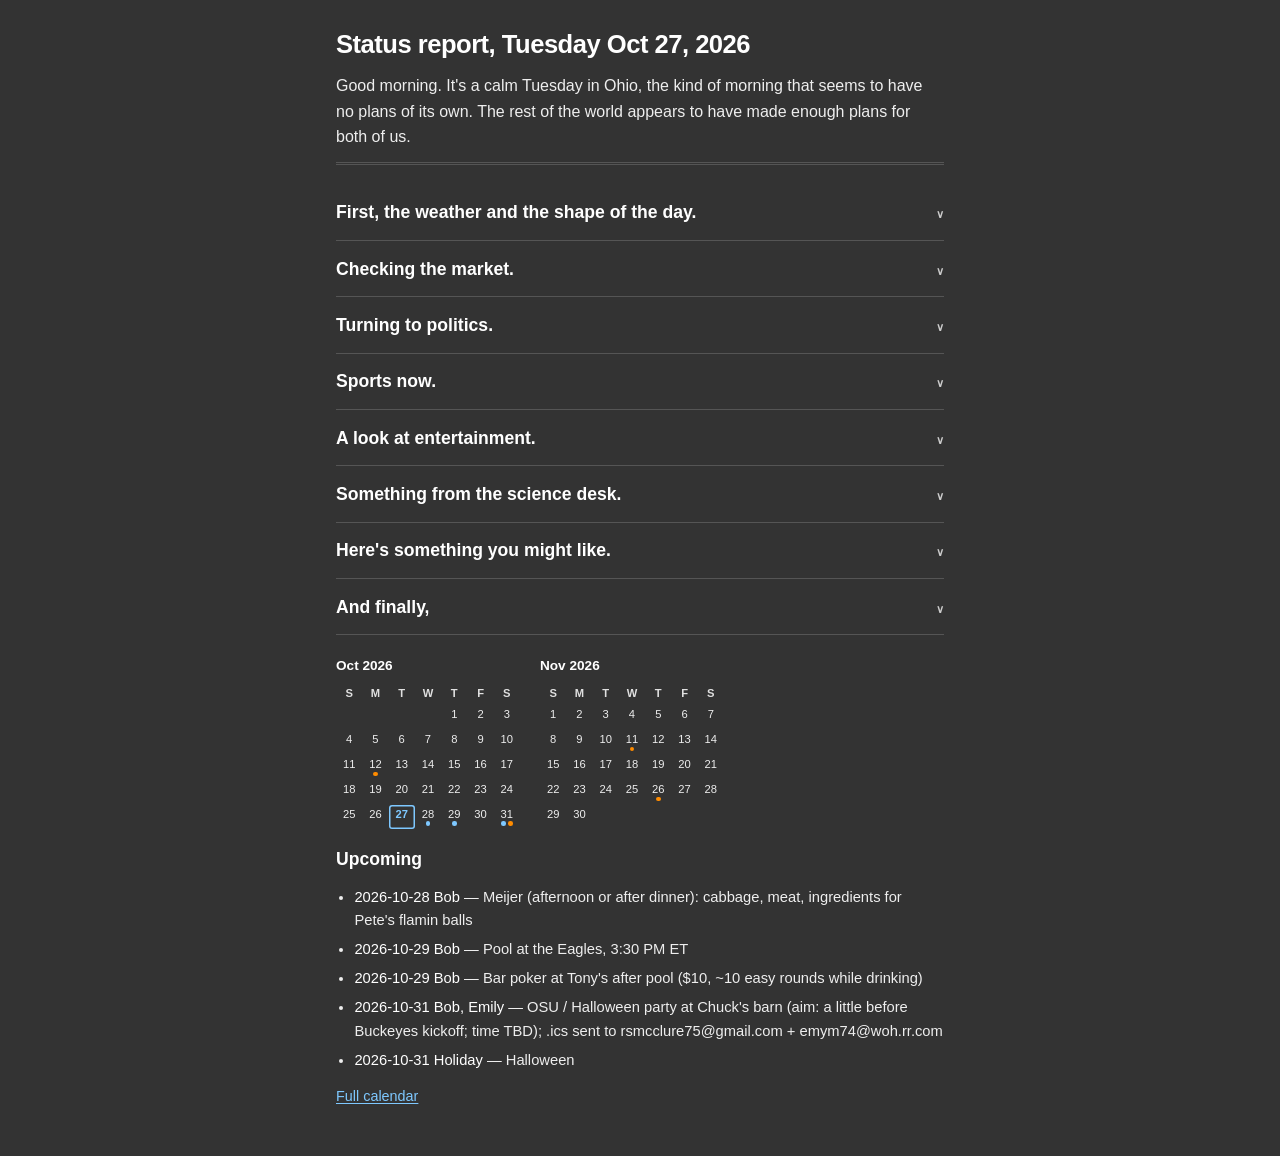
==== commit cdf0f6ec: "Orange holiday dots and names on calendar" ====
--- a/index.html
+++ b/index.html
@@ -103,13 +103,13 @@
 <div class="mini-title">Oct 2026</div>
 <table class="mini-grid">
 <thead><tr><th>S</th><th>M</th><th>T</th><th>W</th><th>T</th><th>F</th><th>S</th></tr></thead>
-<tbody><tr><td class="empty"></td><td class="empty"></td><td class="empty"></td><td class="empty"></td><td class="d"><span class="n">1</span><span class="dot" aria-hidden="true"></span></td><td class="d"><span class="n">2</span><span class="dot" aria-hidden="true"></span></td><td class="d"><span class="n">3</span><span class="dot" aria-hidden="true"></span></td></tr><tr><td class="d"><span class="n">4</span><span class="dot" aria-hidden="true"></span></td><td class="d"><span class="n">5</span><span class="dot" aria-hidden="true"></span></td><td class="d"><span class="n">6</span><span class="dot" aria-hidden="true"></span></td><td class="d"><span class="n">7</span><span class="dot" aria-hidden="true"></span></td><td class="d"><span class="n">8</span><span class="dot" aria-hidden="true"></span></td><td class="d"><span class="n">9</span><span class="dot" aria-hidden="true"></span></td><td class="d"><span class="n">10</span><span class="dot" aria-hidden="true"></span></td></tr><tr><td class="d"><span class="n">11</span><span class="dot" aria-hidden="true"></span></td><td class="d has"><span class="n">12</span><span class="dot" aria-hidden="true"></span><div class="tip" role="tooltip"><div class="tip-date">2026-10-12</div><div class="tip-ev"><strong>Holiday</strong> Columbus Day / Indigenous Peoples&#x27; Day</div></div></td><td class="d"><span class="n">13</span><span class="dot" aria-hidden="true"></span></td><td class="d"><span class="n">14</span><span class="dot" aria-hidden="true"></span></td><td class="d"><span class="n">15</span><span class="dot" aria-hidden="true"></span></td><td class="d"><span class="n">16</span><span class="dot" aria-hidden="true"></span></td><td class="d"><span class="n">17</span><span class="dot" aria-hidden="true"></span></td></tr><tr><td class="d"><span class="n">18</span><span class="dot" aria-hidden="true"></span></td><td class="d"><span class="n">19</span><span class="dot" aria-hidden="true"></span></td><td class="d"><span class="n">20</span><span class="dot" aria-hidden="true"></span></td><td class="d"><span class="n">21</span><span class="dot" aria-hidden="true"></span></td><td class="d"><span class="n">22</span><span class="dot" aria-hidden="true"></span></td><td class="d"><span class="n">23</span><span class="dot" aria-hidden="true"></span></td><td class="d"><span class="n">24</span><span class="dot" aria-hidden="true"></span></td></tr><tr><td class="d"><span class="n">25</span><span class="dot" aria-hidden="true"></span></td><td class="d"><span class="n">26</span><span class="dot" aria-hidden="true"></span></td><td class="d today"><span class="n">27</span><span class="dot" aria-hidden="true"></span></td><td class="d has"><span class="n">28</span><span class="dot" aria-hidden="true"></span><div class="tip" role="tooltip"><div class="tip-date">2026-10-28</div><div class="tip-ev"><strong>Bob</strong> Meijer (afternoon or after dinner): cabbage, meat, ingredients for Pete&#x27;s flamin balls</div></div></td><td class="d has"><span class="n">29</span><span class="dot" aria-hidden="true"></span><div class="tip" role="tooltip"><div class="tip-date">2026-10-29</div><div class="tip-ev"><strong>Bob</strong> Pool at the Eagles, 3:30 PM ET</div><div class="tip-ev"><strong>Bob</strong> Bar poker at Tony&#x27;s after pool ($10, ~10 easy rounds while drinking)</div></div></td><td class="d"><span class="n">30</span><span class="dot" aria-hidden="true"></span></td><td class="d has"><span class="n">31</span><span class="dot" aria-hidden="true"></span><div class="tip" role="tooltip"><div class="tip-date">2026-10-31</div><div class="tip-ev"><strong>Bob, Emily</strong> OSU / Halloween party at Chuck&#x27;s barn (aim: a little before Buckeyes kickoff; time TBD); .ics sent to rsmcclure75@gmail.com + emym74@woh.rr.com</div><div class="tip-ev"><strong>Holiday</strong> Halloween</div></div></td></tr></tbody>
+<tbody><tr><td class="empty"></td><td class="empty"></td><td class="empty"></td><td class="empty"></td><td class="d"><span class="n">1</span><span class="dots"></span></td><td class="d"><span class="n">2</span><span class="dots"></span></td><td class="d"><span class="n">3</span><span class="dots"></span></td></tr><tr><td class="d"><span class="n">4</span><span class="dots"></span></td><td class="d"><span class="n">5</span><span class="dots"></span></td><td class="d"><span class="n">6</span><span class="dots"></span></td><td class="d"><span class="n">7</span><span class="dots"></span></td><td class="d"><span class="n">8</span><span class="dots"></span></td><td class="d"><span class="n">9</span><span class="dots"></span></td><td class="d"><span class="n">10</span><span class="dots"></span></td></tr><tr><td class="d"><span class="n">11</span><span class="dots"></span></td><td class="d has has-hol"><span class="n">12</span><span class="dots"><span class="dot hol" aria-hidden="true"></span></span><div class="tip" role="tooltip"><div class="tip-date">2026-10-12</div><div class="tip-ev tip-hol"><strong>Columbus Day</strong></div></div></td><td class="d"><span class="n">13</span><span class="dots"></span></td><td class="d"><span class="n">14</span><span class="dots"></span></td><td class="d"><span class="n">15</span><span class="dots"></span></td><td class="d"><span class="n">16</span><span class="dots"></span></td><td class="d"><span class="n">17</span><span class="dots"></span></td></tr><tr><td class="d"><span class="n">18</span><span class="dots"></span></td><td class="d"><span class="n">19</span><span class="dots"></span></td><td class="d"><span class="n">20</span><span class="dots"></span></td><td class="d"><span class="n">21</span><span class="dots"></span></td><td class="d"><span class="n">22</span><span class="dots"></span></td><td class="d"><span class="n">23</span><span class="dots"></span></td><td class="d"><span class="n">24</span><span class="dots"></span></td></tr><tr><td class="d"><span class="n">25</span><span class="dots"></span></td><td class="d"><span class="n">26</span><span class="dots"></span></td><td class="d today"><span class="n">27</span><span class="dots"></span></td><td class="d has has-ev"><span class="n">28</span><span class="dots"><span class="dot ev" aria-hidden="true"></span></span><div class="tip" role="tooltip"><div class="tip-date">2026-10-28</div><div class="tip-ev"><strong>Bob</strong> Meijer (afternoon or after dinner): cabbage, meat, ingredients for Pete&#x27;s flamin balls</div></div></td><td class="d has has-ev"><span class="n">29</span><span class="dots"><span class="dot ev" aria-hidden="true"></span></span><div class="tip" role="tooltip"><div class="tip-date">2026-10-29</div><div class="tip-ev"><strong>Bob</strong> Pool at the Eagles, 3:30 PM ET</div><div class="tip-ev"><strong>Bob</strong> Bar poker at Tony&#x27;s after pool ($10, ~10 easy rounds while drinking)</div></div></td><td class="d"><span class="n">30</span><span class="dots"></span></td><td class="d has has-ev has-hol"><span class="n">31</span><span class="dots"><span class="dot ev" aria-hidden="true"></span><span class="dot hol" aria-hidden="true"></span></span><div class="tip" role="tooltip"><div class="tip-date">2026-10-31</div><div class="tip-ev"><strong>Bob, Emily</strong> OSU / Halloween party at Chuck&#x27;s barn (aim: a little before Buckeyes kickoff; time TBD); .ics sent to rsmcclure75@gmail.com + emym74@woh.rr.com</div><div class="tip-ev tip-hol"><strong>Halloween</strong></div></div></td></tr></tbody>
 </table>
 </div><div class="mini-cal">
 <div class="mini-title">Nov 2026</div>
 <table class="mini-grid">
 <thead><tr><th>S</th><th>M</th><th>T</th><th>W</th><th>T</th><th>F</th><th>S</th></tr></thead>
-<tbody><tr><td class="d"><span class="n">1</span><span class="dot" aria-hidden="true"></span></td><td class="d"><span class="n">2</span><span class="dot" aria-hidden="true"></span></td><td class="d"><span class="n">3</span><span class="dot" aria-hidden="true"></span></td><td class="d"><span class="n">4</span><span class="dot" aria-hidden="true"></span></td><td class="d"><span class="n">5</span><span class="dot" aria-hidden="true"></span></td><td class="d"><span class="n">6</span><span class="dot" aria-hidden="true"></span></td><td class="d"><span class="n">7</span><span class="dot" aria-hidden="true"></span></td></tr><tr><td class="d"><span class="n">8</span><span class="dot" aria-hidden="true"></span></td><td class="d"><span class="n">9</span><span class="dot" aria-hidden="true"></span></td><td class="d"><span class="n">10</span><span class="dot" aria-hidden="true"></span></td><td class="d has"><span class="n">11</span><span class="dot" aria-hidden="true"></span><div class="tip" role="tooltip"><div class="tip-date">2026-11-11</div><div class="tip-ev"><strong>Holiday</strong> Veterans Day</div></div></td><td class="d"><span class="n">12</span><span class="dot" aria-hidden="true"></span></td><td class="d"><span class="n">13</span><span class="dot" aria-hidden="true"></span></td><td class="d"><span class="n">14</span><span class="dot" aria-hidden="true"></span></td></tr><tr><td class="d"><span class="n">15</span><span class="dot" aria-hidden="true"></span></td><td class="d"><span class="n">16</span><span class="dot" aria-hidden="true"></span></td><td class="d"><span class="n">17</span><span class="dot" aria-hidden="true"></span></td><td class="d"><span class="n">18</span><span class="dot" aria-hidden="true"></span></td><td class="d"><span class="n">19</span><span class="dot" aria-hidden="true"></span></td><td class="d"><span class="n">20</span><span class="dot" aria-hidden="true"></span></td><td class="d"><span class="n">21</span><span class="dot" aria-hidden="true"></span></td></tr><tr><td class="d"><span class="n">22</span><span class="dot" aria-hidden="true"></span></td><td class="d"><span class="n">23</span><span class="dot" aria-hidden="true"></span></td><td class="d"><span class="n">24</span><span class="dot" aria-hidden="true"></span></td><td class="d"><span class="n">25</span><span class="dot" aria-hidden="true"></span></td><td class="d has"><span class="n">26</span><span class="dot" aria-hidden="true"></span><div class="tip" role="tooltip"><div class="tip-date">2026-11-26</div><div class="tip-ev"><strong>Holiday</strong> Thanksgiving</div></div></td><td class="d"><span class="n">27</span><span class="dot" aria-hidden="true"></span></td><td class="d"><span class="n">28</span><span class="dot" aria-hidden="true"></span></td></tr><tr><td class="d"><span class="n">29</span><span class="dot" aria-hidden="true"></span></td><td class="d"><span class="n">30</span><span class="dot" aria-hidden="true"></span></td><td class="empty"></td><td class="empty"></td><td class="empty"></td><td class="empty"></td><td class="empty"></td></tr></tbody>
+<tbody><tr><td class="d"><span class="n">1</span><span class="dots"></span></td><td class="d"><span class="n">2</span><span class="dots"></span></td><td class="d"><span class="n">3</span><span class="dots"></span></td><td class="d"><span class="n">4</span><span class="dots"></span></td><td class="d"><span class="n">5</span><span class="dots"></span></td><td class="d"><span class="n">6</span><span class="dots"></span></td><td class="d"><span class="n">7</span><span class="dots"></span></td></tr><tr><td class="d"><span class="n">8</span><span class="dots"></span></td><td class="d"><span class="n">9</span><span class="dots"></span></td><td class="d"><span class="n">10</span><span class="dots"></span></td><td class="d has has-hol"><span class="n">11</span><span class="dots"><span class="dot hol" aria-hidden="true"></span></span><div class="tip" role="tooltip"><div class="tip-date">2026-11-11</div><div class="tip-ev tip-hol"><strong>Veterans Day</strong></div></div></td><td class="d"><span class="n">12</span><span class="dots"></span></td><td class="d"><span class="n">13</span><span class="dots"></span></td><td class="d"><span class="n">14</span><span class="dots"></span></td></tr><tr><td class="d"><span class="n">15</span><span class="dots"></span></td><td class="d"><span class="n">16</span><span class="dots"></span></td><td class="d"><span class="n">17</span><span class="dots"></span></td><td class="d"><span class="n">18</span><span class="dots"></span></td><td class="d"><span class="n">19</span><span class="dots"></span></td><td class="d"><span class="n">20</span><span class="dots"></span></td><td class="d"><span class="n">21</span><span class="dots"></span></td></tr><tr><td class="d"><span class="n">22</span><span class="dots"></span></td><td class="d"><span class="n">23</span><span class="dots"></span></td><td class="d"><span class="n">24</span><span class="dots"></span></td><td class="d"><span class="n">25</span><span class="dots"></span></td><td class="d has has-hol"><span class="n">26</span><span class="dots"><span class="dot hol" aria-hidden="true"></span></span><div class="tip" role="tooltip"><div class="tip-date">2026-11-26</div><div class="tip-ev tip-hol"><strong>Thanksgiving</strong></div></div></td><td class="d"><span class="n">27</span><span class="dots"></span></td><td class="d"><span class="n">28</span><span class="dots"></span></td></tr><tr><td class="d"><span class="n">29</span><span class="dots"></span></td><td class="d"><span class="n">30</span><span class="dots"></span></td><td class="empty"></td><td class="empty"></td><td class="empty"></td><td class="empty"></td><td class="empty"></td></tr></tbody>
 </table>
 </div></div>
 <h2 class="cal-h">Upcoming</h2>
--- a/style.css
+++ b/style.css
@@ -5,6 +5,7 @@
   --head: #ffffff;
   --link: #7ec8ff;
   --link-hover: #a8dcff;
+  --holiday: #ff8c00;
 }
 * { box-sizing: border-box; }
 body {
@@ -151,6 +152,12 @@
   overflow: hidden;
   text-overflow: ellipsis;
 }
+table.cal-grid .ev.hol {
+  background: transparent;
+  color: var(--holiday);
+  font-weight: 600;
+  padding-left: 0;
+}
 
 
 /* status footer: mini cal + todos (always open) */
@@ -199,15 +206,25 @@
   border-radius: 3px;
 }
 table.mini-grid .n { display: block; line-height: 1.1; }
+table.mini-grid .dots {
+  display: flex;
+  justify-content: center;
+  align-items: center;
+  gap: 0.15rem;
+  min-height: 0.35rem;
+  margin-top: 0.05rem;
+}
 table.mini-grid .dot {
   display: none;
   width: 0.28rem;
   height: 0.28rem;
   border-radius: 50%;
   background: var(--link);
-  margin: 0.05rem auto 0;
-}
-table.mini-grid td.has .dot { display: block; }
+  flex: none;
+}
+table.mini-grid .dot.hol { background: var(--holiday); }
+table.mini-grid td.has-ev .dot.ev { display: block; }
+table.mini-grid td.has-hol .dot.hol { display: block; }
 .todo-list {
   margin: 0 0 0.75rem;
   padding-left: 1.15rem;
@@ -263,6 +280,7 @@
 }
 table.mini-grid .tip-ev:last-child { margin-bottom: 0; }
 table.mini-grid .tip-ev strong { color: var(--head); }
+table.mini-grid .tip-ev.tip-hol strong { color: var(--holiday); }
 /* flip tip down near top of grid */
 table.mini-grid tr:nth-child(-n+2) td.has .tip {
   bottom: auto;
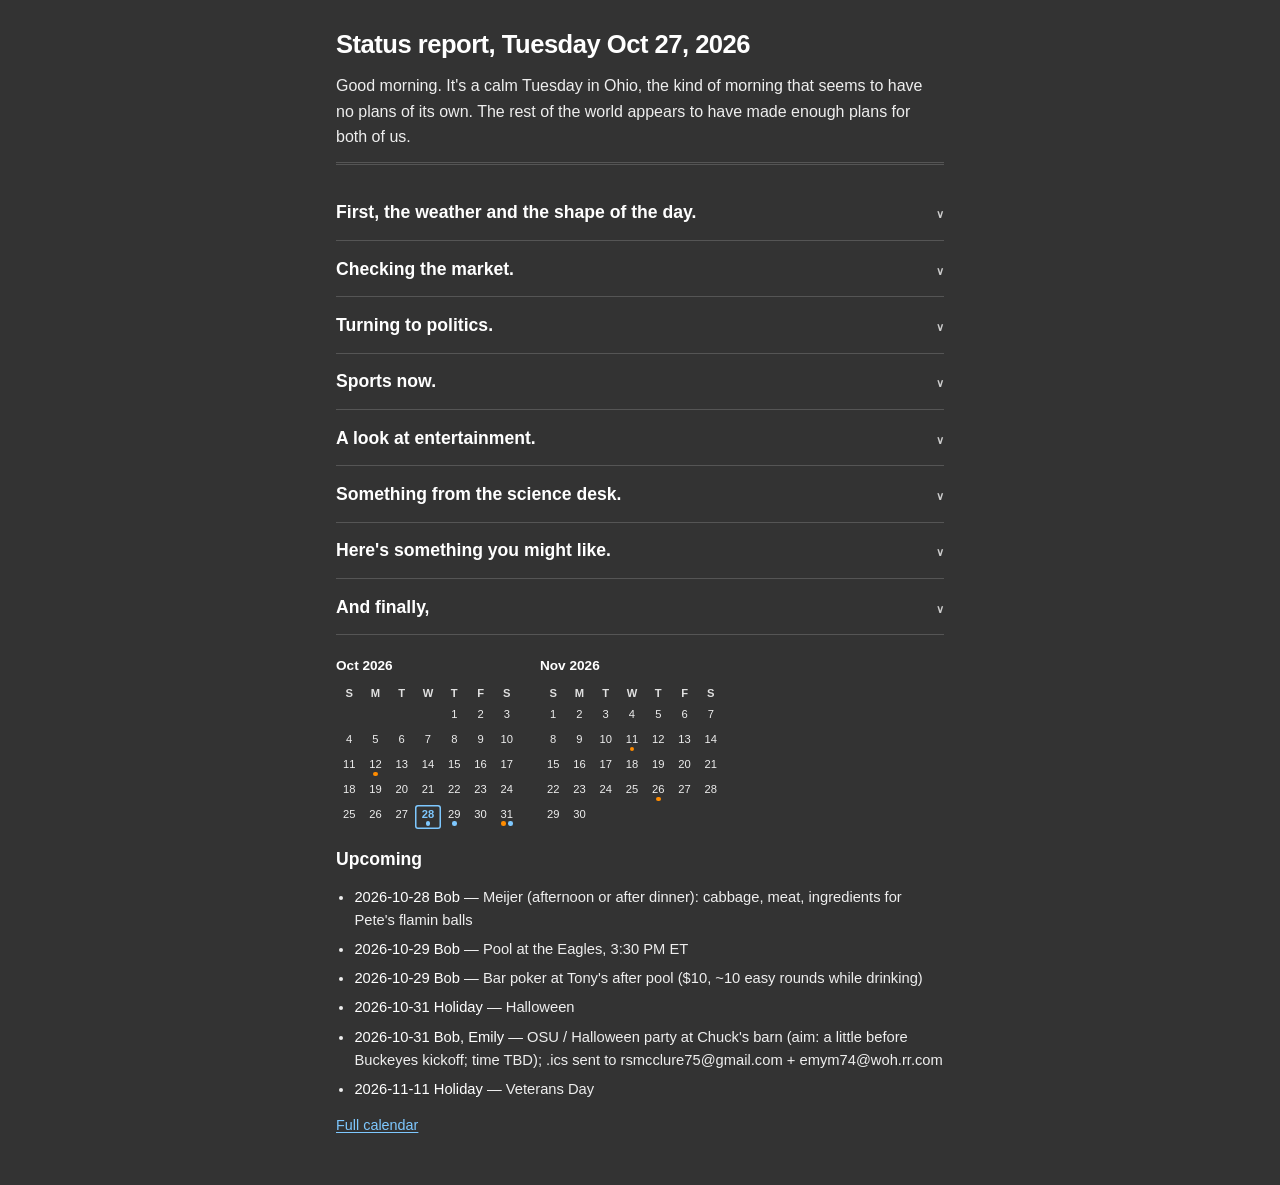
==== commit 3e241e16: "Holidays above events; my-events in red" ====
--- a/index.html
+++ b/index.html
@@ -103,7 +103,7 @@
 <div class="mini-title">Oct 2026</div>
 <table class="mini-grid">
 <thead><tr><th>S</th><th>M</th><th>T</th><th>W</th><th>T</th><th>F</th><th>S</th></tr></thead>
-<tbody><tr><td class="empty"></td><td class="empty"></td><td class="empty"></td><td class="empty"></td><td class="d"><span class="n">1</span><span class="dots"></span></td><td class="d"><span class="n">2</span><span class="dots"></span></td><td class="d"><span class="n">3</span><span class="dots"></span></td></tr><tr><td class="d"><span class="n">4</span><span class="dots"></span></td><td class="d"><span class="n">5</span><span class="dots"></span></td><td class="d"><span class="n">6</span><span class="dots"></span></td><td class="d"><span class="n">7</span><span class="dots"></span></td><td class="d"><span class="n">8</span><span class="dots"></span></td><td class="d"><span class="n">9</span><span class="dots"></span></td><td class="d"><span class="n">10</span><span class="dots"></span></td></tr><tr><td class="d"><span class="n">11</span><span class="dots"></span></td><td class="d has has-hol"><span class="n">12</span><span class="dots"><span class="dot hol" aria-hidden="true"></span></span><div class="tip" role="tooltip"><div class="tip-date">2026-10-12</div><div class="tip-ev tip-hol"><strong>Columbus Day</strong></div></div></td><td class="d"><span class="n">13</span><span class="dots"></span></td><td class="d"><span class="n">14</span><span class="dots"></span></td><td class="d"><span class="n">15</span><span class="dots"></span></td><td class="d"><span class="n">16</span><span class="dots"></span></td><td class="d"><span class="n">17</span><span class="dots"></span></td></tr><tr><td class="d"><span class="n">18</span><span class="dots"></span></td><td class="d"><span class="n">19</span><span class="dots"></span></td><td class="d"><span class="n">20</span><span class="dots"></span></td><td class="d"><span class="n">21</span><span class="dots"></span></td><td class="d"><span class="n">22</span><span class="dots"></span></td><td class="d"><span class="n">23</span><span class="dots"></span></td><td class="d"><span class="n">24</span><span class="dots"></span></td></tr><tr><td class="d"><span class="n">25</span><span class="dots"></span></td><td class="d"><span class="n">26</span><span class="dots"></span></td><td class="d today"><span class="n">27</span><span class="dots"></span></td><td class="d has has-ev"><span class="n">28</span><span class="dots"><span class="dot ev" aria-hidden="true"></span></span><div class="tip" role="tooltip"><div class="tip-date">2026-10-28</div><div class="tip-ev"><strong>Bob</strong> Meijer (afternoon or after dinner): cabbage, meat, ingredients for Pete&#x27;s flamin balls</div></div></td><td class="d has has-ev"><span class="n">29</span><span class="dots"><span class="dot ev" aria-hidden="true"></span></span><div class="tip" role="tooltip"><div class="tip-date">2026-10-29</div><div class="tip-ev"><strong>Bob</strong> Pool at the Eagles, 3:30 PM ET</div><div class="tip-ev"><strong>Bob</strong> Bar poker at Tony&#x27;s after pool ($10, ~10 easy rounds while drinking)</div></div></td><td class="d"><span class="n">30</span><span class="dots"></span></td><td class="d has has-ev has-hol"><span class="n">31</span><span class="dots"><span class="dot ev" aria-hidden="true"></span><span class="dot hol" aria-hidden="true"></span></span><div class="tip" role="tooltip"><div class="tip-date">2026-10-31</div><div class="tip-ev"><strong>Bob, Emily</strong> OSU / Halloween party at Chuck&#x27;s barn (aim: a little before Buckeyes kickoff; time TBD); .ics sent to rsmcclure75@gmail.com + emym74@woh.rr.com</div><div class="tip-ev tip-hol"><strong>Halloween</strong></div></div></td></tr></tbody>
+<tbody><tr><td class="empty"></td><td class="empty"></td><td class="empty"></td><td class="empty"></td><td class="d"><span class="n">1</span><span class="dots"></span></td><td class="d"><span class="n">2</span><span class="dots"></span></td><td class="d"><span class="n">3</span><span class="dots"></span></td></tr><tr><td class="d"><span class="n">4</span><span class="dots"></span></td><td class="d"><span class="n">5</span><span class="dots"></span></td><td class="d"><span class="n">6</span><span class="dots"></span></td><td class="d"><span class="n">7</span><span class="dots"></span></td><td class="d"><span class="n">8</span><span class="dots"></span></td><td class="d"><span class="n">9</span><span class="dots"></span></td><td class="d"><span class="n">10</span><span class="dots"></span></td></tr><tr><td class="d"><span class="n">11</span><span class="dots"></span></td><td class="d has has-hol"><span class="n">12</span><span class="dots"><span class="dot hol" aria-hidden="true"></span></span><div class="tip" role="tooltip"><div class="tip-date">2026-10-12</div><div class="tip-ev tip-hol"><strong>Columbus Day</strong></div></div></td><td class="d"><span class="n">13</span><span class="dots"></span></td><td class="d"><span class="n">14</span><span class="dots"></span></td><td class="d"><span class="n">15</span><span class="dots"></span></td><td class="d"><span class="n">16</span><span class="dots"></span></td><td class="d"><span class="n">17</span><span class="dots"></span></td></tr><tr><td class="d"><span class="n">18</span><span class="dots"></span></td><td class="d"><span class="n">19</span><span class="dots"></span></td><td class="d"><span class="n">20</span><span class="dots"></span></td><td class="d"><span class="n">21</span><span class="dots"></span></td><td class="d"><span class="n">22</span><span class="dots"></span></td><td class="d"><span class="n">23</span><span class="dots"></span></td><td class="d"><span class="n">24</span><span class="dots"></span></td></tr><tr><td class="d"><span class="n">25</span><span class="dots"></span></td><td class="d"><span class="n">26</span><span class="dots"></span></td><td class="d"><span class="n">27</span><span class="dots"></span></td><td class="d today has has-ev"><span class="n">28</span><span class="dots"><span class="dot ev" aria-hidden="true"></span></span><div class="tip" role="tooltip"><div class="tip-date">2026-10-28</div><div class="tip-ev"><strong>Bob</strong> Meijer (afternoon or after dinner): cabbage, meat, ingredients for Pete&#x27;s flamin balls</div></div></td><td class="d has has-ev"><span class="n">29</span><span class="dots"><span class="dot ev" aria-hidden="true"></span></span><div class="tip" role="tooltip"><div class="tip-date">2026-10-29</div><div class="tip-ev"><strong>Bob</strong> Pool at the Eagles, 3:30 PM ET</div><div class="tip-ev"><strong>Bob</strong> Bar poker at Tony&#x27;s after pool ($10, ~10 easy rounds while drinking)</div></div></td><td class="d"><span class="n">30</span><span class="dots"></span></td><td class="d has has-hol has-ev"><span class="n">31</span><span class="dots"><span class="dot hol" aria-hidden="true"></span><span class="dot ev" aria-hidden="true"></span></span><div class="tip" role="tooltip"><div class="tip-date">2026-10-31</div><div class="tip-ev tip-hol"><strong>Halloween</strong></div><div class="tip-ev"><strong>Bob, Emily</strong> OSU / Halloween party at Chuck&#x27;s barn (aim: a little before Buckeyes kickoff; time TBD); .ics sent to rsmcclure75@gmail.com + emym74@woh.rr.com</div></div></td></tr></tbody>
 </table>
 </div><div class="mini-cal">
 <div class="mini-title">Nov 2026</div>
@@ -117,8 +117,9 @@
 <li><span class="td-date">2026-10-28</span> <span class="td-who">Bob</span> — Meijer (afternoon or after dinner): cabbage, meat, ingredients for Pete&#x27;s flamin balls</li>
 <li><span class="td-date">2026-10-29</span> <span class="td-who">Bob</span> — Pool at the Eagles, 3:30 PM ET</li>
 <li><span class="td-date">2026-10-29</span> <span class="td-who">Bob</span> — Bar poker at Tony&#x27;s after pool ($10, ~10 easy rounds while drinking)</li>
+<li><span class="td-date">2026-10-31</span> <span class="td-who">Holiday</span> — Halloween</li>
 <li><span class="td-date">2026-10-31</span> <span class="td-who">Bob, Emily</span> — OSU / Halloween party at Chuck&#x27;s barn (aim: a little before Buckeyes kickoff; time TBD); .ics sent to rsmcclure75@gmail.com + emym74@woh.rr.com</li>
-<li><span class="td-date">2026-10-31</span> <span class="td-who">Holiday</span> — Halloween</li>
+<li><span class="td-date">2026-11-11</span> <span class="td-who">Holiday</span> — Veterans Day</li>
 </ul>
 <p class="cal-more"><a href="calendar.html">Full calendar</a></p>
 </footer>
--- a/style.css
+++ b/style.css
@@ -6,6 +6,7 @@
   --link: #7ec8ff;
   --link-hover: #a8dcff;
   --holiday: #ff8c00;
+  --my-event: #ff4d4d;
 }
 * { box-sizing: border-box; }
 body {
@@ -158,6 +159,12 @@
   font-weight: 600;
   padding-left: 0;
 }
+table.cal-grid .ev.mine {
+  background: transparent;
+  color: var(--my-event);
+  font-weight: 600;
+  padding-left: 0;
+}
 
 
 /* status footer: mini cal + todos (always open) */
@@ -223,8 +230,10 @@
   flex: none;
 }
 table.mini-grid .dot.hol { background: var(--holiday); }
+table.mini-grid .dot.mine { background: var(--my-event); }
 table.mini-grid td.has-ev .dot.ev { display: block; }
 table.mini-grid td.has-hol .dot.hol { display: block; }
+table.mini-grid td.has-mine .dot.mine { display: block; }
 .todo-list {
   margin: 0 0 0.75rem;
   padding-left: 1.15rem;
@@ -281,6 +290,7 @@
 table.mini-grid .tip-ev:last-child { margin-bottom: 0; }
 table.mini-grid .tip-ev strong { color: var(--head); }
 table.mini-grid .tip-ev.tip-hol strong { color: var(--holiday); }
+table.mini-grid .tip-ev.tip-mine strong { color: var(--my-event); }
 /* flip tip down near top of grid */
 table.mini-grid tr:nth-child(-n+2) td.has .tip {
   bottom: auto;
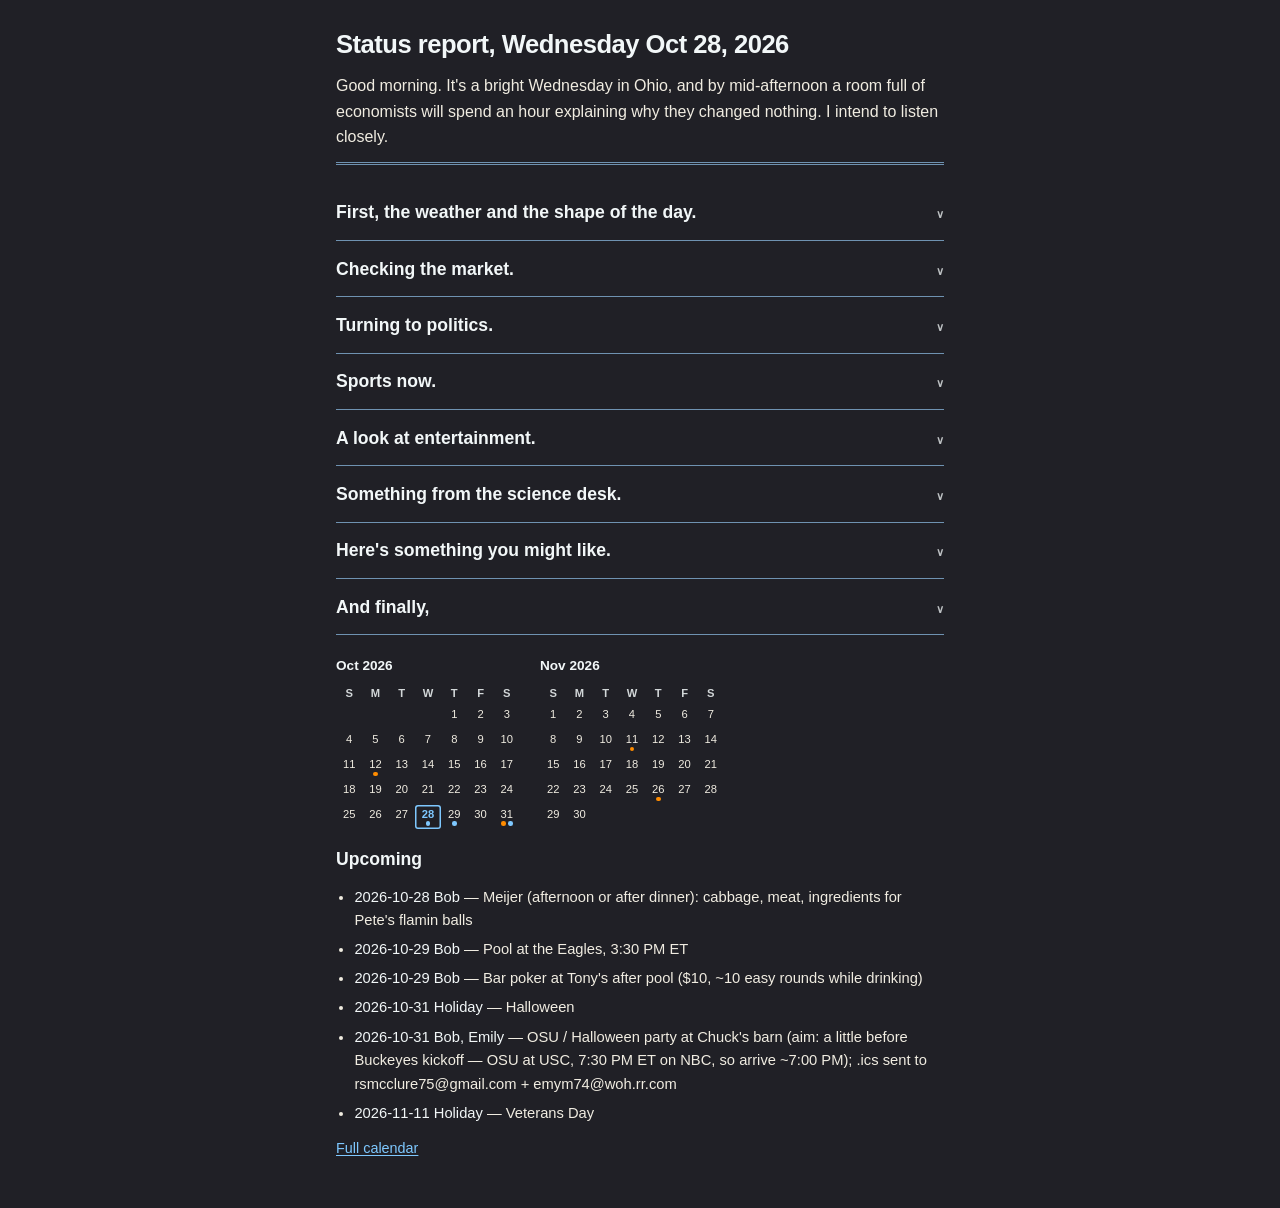
==== commit b24ddac6: "Status report Wed Oct 28, 2026" ====
--- a/index.html
+++ b/index.html
@@ -8,17 +8,17 @@
 </head>
 <body>
 <header class="masthead">
-<h1>Status report, Tuesday Oct 27, 2026</h1>
-<p class="lede">Good morning. It&#x27;s a calm Tuesday in Ohio, the kind of morning that seems to have no plans of its own. The rest of the world appears to have made enough plans for both of us.</p>
+<h1>Status report, Wednesday Oct 28, 2026</h1>
+<p class="lede">Good morning. It&#x27;s a bright Wednesday in Ohio, and by mid-afternoon a room full of economists will spend an hour explaining why they changed nothing. I intend to listen closely.</p>
 </header>
 <section class="edition">
 <details>
 <summary><span class="label">First, the weather and the shape of the day.</span><span class="chev" aria-hidden="true"></span></summary>
 <div class="section-body">
-<p>In <strong>Central Ohio</strong>, it&#x27;s mostly sunny today with a high near 73° and only a light east breeze. Clouds roll in tonight, with a low around 50°. Wednesday looks a touch warmer, mostly sunny with a high near 75°.</p>
-<p>Tonight brings <strong>World Series Game 4</strong> at 8:00 Eastern, so the recorder has another shift. Halloween is Saturday.</p>
-<p>The biggest story this morning is the <strong>Federal Reserve</strong>, which opens its two-day meeting today ahead of Wednesday&#x27;s rate decision, with Microsoft and Alphabet reporting right behind it.</p>
-<p class="links"><a href="https://forecast.weather.gov/MapClick.php?lat=39.9612&amp;lon=-82.9988">Ohio forecast</a> · <a href="https://finance.yahoo.com/markets/article/google-microsoft-amazon-and-the-fed-step-up-to-a-skittish-market-what-to-watch-this-week-100000081.html">Fed week</a></p>
+<p>In <strong>Central Ohio</strong>, it&#x27;s sunny today with a high near 76° and a light south breeze. Tonight stays clear, with a low around 50°. Thursday looks just as fine, sunny with a high near 77°, before Friday cools a little to 72°.</p>
+<p>Tonight brings <strong>World Series Game 5</strong> at 8:00 Eastern on Fox, so the recorder is on duty again. Halloween is Saturday.</p>
+<p>The biggest story today is the <strong>Federal Reserve</strong>, which announces its rate decision at 2:00 Eastern, with Microsoft and Alphabet reporting a few hours later.</p>
+<p class="links"><a href="https://forecast.weather.gov/MapClick.php?lat=39.9612&amp;lon=-82.9988">Ohio forecast</a> · <a href="https://www.cnbc.com/2026/10/28/fed-meeting-today-live-updates.html">Fed day</a></p>
 </div>
 </details>
 </section>
@@ -26,13 +26,13 @@
 <details>
 <summary><span class="label">Checking the market.</span><span class="chev" aria-hidden="true"></span></summary>
 <div class="section-body">
-<p><strong>Markets</strong> are open, and stocks started a little higher before settling near flat.</p>
-<p>The <strong>S&amp;P 500</strong> opened up about 0.3% and drifted back toward even in the first hour, after Monday&#x27;s 0.7% gain ended a two-week losing streak. Oil is helping a bit, with WTI crude easing to around $101 after Iran&#x27;s Supreme Leader backed the conditions his officials set for ending the war, though Brent is still near its highest level since late April. Your IVV core is mostly waiting on the Fed, like everyone else.</p>
-<p>The <strong>Fed</strong> decision lands Wednesday at 2:00 Eastern. A hold is widely expected after September&#x27;s rate hike, but traders are still pricing in more hikes by mid-2027 with inflation running hot. The 10-year Treasury yield closed Monday at 4.99%.</p>
-<p>On the <strong>Muskonomy</strong> side, Tesla jumped 5.2% Monday to about $392 after a Barclays upgrade with a $450 target, and it&#x27;s up about 2% again this morning. SpaceX slipped 0.4% Monday as investors weighed the cost of its $40B GPU lease deal, then bounced about 1% early today. Merger talk is still the backdrop, with special committees of independent directors at both companies studying a combination and no terms agreed. Musk has said he backs the idea but can&#x27;t say much more without running into regulators.</p>
-<p>Among other <strong>movers</strong>, Celestica rose about 12% before the open after beating estimates and raising its full-year outlook. Broadcom gained after arranging a $63B deal to finance chips for Anthropic, while Meta dipped after upsizing a stock sale to $25B. Coca-Cola, PayPal, and UPS all raised their forecasts, and September durable goods orders rose 1.8%.</p>
-<p>The <strong>rest of the week</strong> is crowded. Microsoft and Alphabet report Wednesday after the close, Amazon follows Thursday, and Thursday also brings third quarter GDP and September PCE inflation.</p>
-<p class="links"><a href="https://www.investing.com/news/stock-market-news/sp-500-nasdaq-open-higher-as-oil-pulls-back-ahead-of-fed-decision-4975858">Market open</a> · <a href="https://www.fool.com/investing/2026/10/27/elon-musk-reveals-the-real-reason-he-hasn-t-confirmed-a-spacex-tesla-merger-will-happen/">SpaceX and Tesla</a> · <a href="https://finance.yahoo.com/markets/article/google-microsoft-amazon-and-the-fed-step-up-to-a-skittish-market-what-to-watch-this-week-100000081.html">Week ahead</a></p>
+<p><strong>Markets</strong> are open, and stocks are drifting slightly higher while everyone waits for 2:00.</p>
+<p>The <strong>S&amp;P 500</strong> opened up about 0.2% at roughly 7,736, within 1% of the record it set earlier this month. Chip stocks are doing the lifting after a blowout quarter from SK Hynix, which jumped about 10%, with Micron up near 5% alongside it. The Dow opened a hair lower. Your IVV core is along for a quiet ride until the afternoon.</p>
+<p>The <strong>Fed</strong> is expected to hold its benchmark rate at 3.75% to 4%, with futures putting less than a 10% chance on another hike today. The real event is Chairman Kevin Warsh&#x27;s news conference afterward, since traders are already leaning toward a December hike. Inflation is the problem in the room, with September consumer prices up 3.7% from a year ago and wholesale prices up 6.3%. Cleveland&#x27;s Beth Hammack, Dallas&#x27;s Lorie Logan, and Minneapolis&#x27;s Neel Kashkari are possible dissents. There is no new dot plot at this meeting.</p>
+<p>On the <strong>Muskonomy</strong> side, Tesla closed Tuesday up 4% at about $407, its first close above $400 since July, on more merger hopes and ARK repeating its long-range robotaxi target. It&#x27;s slipping about 2% this morning. SpaceX rose about 1% Tuesday to around $149, then gave back about 3% early today. No merger agreement has been filed, and both companies&#x27; special committees are still working without agreed terms.</p>
+<p>Among other <strong>movers</strong>, Robinhood fell in late trading Tuesday after missing estimates, with the crypto slump weighing on profit.</p>
+<p>The <strong>rest of the week</strong> stays busy. Microsoft and Alphabet report after today&#x27;s close, Amazon follows Thursday, and Thursday morning also brings third quarter GDP and the September PCE inflation reading, the Fed&#x27;s preferred gauge.</p>
+<p class="links"><a href="https://www.investing.com/news/stock-market-news/sp-500-nasdaq-open-higher-as-sk-hynix-lifts-chips-fed-in-focus-4979536">Market open</a> · <a href="https://www.cnbc.com/2026/10/28/fed-meeting-today-live-updates.html">Fed decision</a> · <a href="https://247wallst.com/investing/2026/10/28/tesla-just-reclaimed-400-as-spacex-merger-hopes-build/">Tesla and SpaceX</a> · <a href="https://www.cnbc.com/2026/10/28/investors-brace-for-a-hawkish-hold-and-tech-on-tap.html">Day ahead</a></p>
 </div>
 </details>
 </section>
@@ -40,10 +40,10 @@
 <details>
 <summary><span class="label">Turning to politics.</span><span class="chev" aria-hidden="true"></span></summary>
 <div class="section-body">
-<p><strong>President Trump</strong> takes his campaign swing to Texas today, where Republican Ken Paxton is locked in a tight Senate race with Democrat James Talarico. Secretary of State Marco Rubio is expected to join him to show off a tanker of Venezuelan crude headed for Texas refineries.</p>
-<p>The <strong>Iran war</strong> has become a real liability for Republicans a week out from the midterms. Party strategists privately say it is badly hurting their chances, with high gas prices doing most of the damage at the kitchen table.</p>
-<p>A new <strong>NPR/PBS News/Marist poll</strong> has Trump&#x27;s approval at 38% among registered voters and 40% among likely voters. Democrats lead the generic congressional ballot by 10 points with registered voters and 8 with likely voters, which points to a House gain, though the pollsters note signs that the size of any wave could be limited.</p>
-<p class="links"><a href="https://apnews.com/article/trump-iran-texas-talarico-paxton-venezuela-2f949ea7aa0f34757f8efab3f78b700d">Trump in Texas</a> · <a href="https://apnews.com/article/trump-midterm-elections-iran-war-gas-prices-b5d05074e4fb08f430e35820f173905e">Iran war and the GOP</a> · <a href="https://www.npr.org/2026/10/27/nx-s1-6017479/2026-midterms-npr-poll-democrats-trump-approval">Marist poll</a></p>
+<p><strong>House Republicans</strong> are quietly preparing for life in the minority, with the midterms six days out. Speaker Mike Johnson has signaled he could stay on as GOP leader, but most of the three dozen lawmakers and aides Politico talked to doubt he would run, and they&#x27;re watching Jim Jordan and Steve Scalise. Candidates have until November 6 to declare.</p>
+<p><strong>President Trump&#x27;s</strong> record $1.5 trillion Pentagon request is running into trouble with an unlikely group, the Republican defense hawks who would normally carry it. His recent openness toward Russia, including allowing the sale of Russian diesel fuel, has soured some of them, and Rep. Don Bacon openly questioned why Congress should go along.</p>
+<p>The <strong>year-end funding fight</strong> is the next shoe. Government money runs through December 11, and lawmakers in both parties expect another stopgap and say a shutdown is unlikely, though a bruising election could make Trump a wild card in the talks. Trump himself was in Texas Tuesday for the third time in a month, backing Ken Paxton in the Senate race and floating Venezuela as a 51st state.</p>
+<p class="links"><a href="https://www.politico.com/live-updates/2026/10/28/congress/house-gop-eyes-jordan-vs-scalise-01138027">GOP leadership</a> · <a href="https://www.politico.com/news/2026/10/28/trump-russia-gop-defense-hawks-budget-01137071">Defense hawks</a> · <a href="https://thehill.com/homenews/house/6169401-midterm-elections-government-funding-fight-shutdown/">Funding fight</a></p>
 </div>
 </details>
 </section>
@@ -51,12 +51,13 @@
 <details>
 <summary><span class="label">Sports now.</span><span class="chev" aria-hidden="true"></span></summary>
 <div class="section-body">
-<p>In <strong>baseball</strong>, World Series Game 4 is tonight at 8:00 Eastern on Fox from Tropicana Field. The Rays are starting Griffin Jax, who closed the regular season on a tear with a 1.88 ERA over his last six outings. This is only his third appearance of the postseason, and his first in this series.</p>
-<p>The <strong>Brewers</strong> have not named a starter after reshuffling their pitching plans late Monday night. Their options include Dustin May, the only Brewer with World Series experience before this October, left-hander Kyle Harrison, who has not pitched yet this postseason, or Shane Drohan as an opener ahead of a bullpen game. Milwaukee has kept the same lineup through the series, with Jackson Chourio leading off.</p>
-<p>In the <strong>NFL</strong>, the November 10 trade deadline is starting to shape the week. Washington lost Terry McLaurin to a torn patellar tendon and is now hunting for a receiver for Jayden Daniels, while defensive tackle Daron Payne tops the list of Commanders who could be moved. Jets receiver Garrett Wilson is another name drawing trade chatter.</p>
-<p>Closer to home, the <strong>Browns</strong> activated Dillon Gabriel off injured reserve and plan to keep all four quarterbacks through the deadline. Shedeur Sanders stays the No. 2 behind Deshaun Watson for Sunday&#x27;s trip to Pittsburgh, where both teams come in at 5-2. Sunday night also has the Eagles at the Commanders.</p>
-<p>In <strong>college football</strong>, the playoff committee releases its first rankings of the season next Tuesday, November 3, on ESPN at 7:00 Eastern. That makes this Saturday the last week before the committee&#x27;s opinion starts to count.</p>
-<p class="links"><a href="https://www.mlb.com/news/brewers-rays-world-series-game-4-starting-lineups-and-pitching-matchup">World Series</a> · <a href="https://www.miamiherald.com/sports/article317795408.html">Commanders</a> · <a href="https://www.yardbarker.com/nfl/articles/browns_have_reportedly_made_shedeur_sanders_trade_decision_after_activating_dillon_gabriel/s1_13132_44478990">Browns QBs</a> · <a href="https://www.ncaa.com/news/football/article/2026-08-10/when-do-college-football-playoff-rankings-come-out">CFP rankings</a></p>
+<p>In <strong>baseball</strong>, World Series Game 5 is tonight at 8:00 Eastern on Fox from Tropicana Field. The Brewers are giving the ball to Jacob Misiorowski on regular rest, the likely NL Cy Young winner who led the majors in ERA at 1.80 and strikeouts with 252. He threw the fastest pitch in World Series history in Game 1, at 103.5 mph.</p>
+<p>The <strong>Rays</strong> haven&#x27;t named a starter. All five of their regular rotation arms have pitched in the last four nights, so the expected plan is a bullpen game, with veteran lefty Steven Matz the most likely to cover multiple innings. Drew Rasmussen is unlikely to go on three days&#x27; rest.</p>
+<p>In the <strong>NFL</strong>, the Colts started a sell-off ahead of the November 10 trade deadline. Eight-time Pro Bowl guard Quenton Nelson goes to Seattle for a 2027 third and a 2028 fifth, and defensive tackle DeForest Buckner returns to San Francisco for a 2027 fourth.</p>
+<p>On the <strong>injury</strong> front, Lamar Jackson is expected back for the Ravens on Sunday in Buffalo after missing three games with a high ankle sprain. Micah Parsons might finally start practicing for Green Bay next week, while Bengals tight end Erick All is on injured reserve with what&#x27;s believed to be a third torn ACL. Thursday night has the Panthers at the Packers.</p>
+<p>Closer to home, the <strong>Browns</strong> visit Pittsburgh on Sunday in a rematch with first place in the AFC North at stake, and Pittsburgh is a slight favorite. Denzel Ward and Grant Delpit are among the Browns&#x27; injury questions this week.</p>
+<p>In <strong>college football</strong>, Saturday&#x27;s headliner is No. 2 Ohio State at USC at 7:30 Eastern. Earlier, No. 3 Georgia meets No. 17 Florida in Atlanta at 3:30, and No. 13 Texas Tech hosts No. 22 Arizona at noon. It&#x27;s the last Saturday before the first playoff committee rankings come out next Tuesday.</p>
+<p class="links"><a href="https://www.mlb.com/news/brewers-rays-world-series-game-5-starting-lineups-and-pitching-matchup">World Series</a> · <a href="https://www.nfl.com/news/nfl-trade-grades-evaluating-every-deal-made-ahead-of-the-2026-deadline">Colts trades</a> · <a href="https://whynfl.com/week-8-tuesday-injury-news-micah-parsons-erick-all-acl-matthew-golden-tyrone-tracy-lamar-jackson-october-2026/">NFL injuries</a> · <a href="https://www.nfl.com/games/browns-at-steelers-2026-reg-8">Browns at Steelers</a> · <a href="https://wtop.com/sports/2026/10/ap-top-25-schedule-61/">Top 25 slate</a></p>
 </div>
 </details>
 </section>
@@ -64,10 +65,8 @@
 <details>
 <summary><span class="label">A look at entertainment.</span><span class="chev" aria-hidden="true"></span></summary>
 <div class="section-body">
-<p>A new <strong>Alien</strong> film is in the works at 20th Century Studios, with Aaron Guzikowski, the writer of Prisoners and Raised by Wolves, writing the script. Ridley Scott is producing but not directing, and no director is attached yet. It is separate from the Alien: Romulus sequel.</p>
-<p><strong>MGM+</strong> ordered The Black Tapes, an eight-episode supernatural investigation series based on the 2015 podcast, with Nikolaj Coster-Waldau starring as a psychiatrist who debunks paranormal cases. Production starts in Vancouver in January 2027.</p>
-<p><strong>iHunt</strong>, the novel series and tabletop game about monster hunters working through a gig-economy app, is getting a horror-comedy film adaptation, with Lilly Wachowski among the executive producers and a TV pilot in development alongside it.</p>
-<p class="links"><a href="https://deadline.com/2026/10/new-alien-movie-aaron-guzikowski-writing-20th-1237172102/">Alien</a> · <a href="https://deadline.com/2026/10/the-black-tapes-mgm-plus-nikolaj-coster-waldau-podcast-1237172180/">The Black Tapes</a> · <a href="https://variety.com/2026/film/news/ihunt-killing-monsters-in-the-gig-economy-movie-1236930441/">iHunt</a></p>
+<p><strong>HBO</strong> is developing a limited series take on The Birds, with Sarah Snook of Succession in the lead. It draws on both Hitchcock&#x27;s 1963 film and the 1952 Daphne du Maurier story, and Tom Spezialy, who worked on Watchmen and The Leftovers, wrote the pilot. David Heyman, also behind HBO&#x27;s Harry Potter series arriving this Christmas, is executive producing.</p>
+<p class="links"><a href="https://variety.com/2026/tv/news/the-birds-reboot-sarah-snook-hbo-series-hitchcock-1236932282/">The Birds</a></p>
 </div>
 </details>
 </section>
@@ -75,9 +74,9 @@
 <details>
 <summary><span class="label">Something from the science desk.</span><span class="chev" aria-hidden="true"></span></summary>
 <div class="section-body">
-<p><strong>TOI-561 b</strong> is a lava world so close to its star that astronomers assumed it was bare rock. Webb watched it for 37 hours and found it reflects about three-quarters of its starlight, roughly like Venus. The best explanation is clouds made of vaporized silicate, the stuff of quartz and sand, acting as sunscreen over a planet-wide magma ocean.</p>
-<p>Astronomers have also found a <strong>gamma-ray burst</strong> whose engine kept flaring for about 27 days, about 20 days longer than the previous record. The team doesn&#x27;t know what powered it. One idea is a spinning magnetar, another is a star far bigger than the usual suspects, perhaps 1,000 times the radius of the Sun.</p>
-<p class="links"><a href="https://phys.org/news/2026-10-clouds-lava-planet-astronomers.html">Lava planet clouds</a> · <a href="https://www.space.com/science/astrophysics/record-breaker-astronomers-spot-powerful-cosmic-explosion-that-lasted-27-days">27-day burst</a></p>
+<p><strong>Rubin Observatory</strong> has found a possible new dwarf planet beyond Pluto, provisionally named ED138, and early analysis suggests it may be one of the largest candidates ever found. It hid in plain sight near the plane of the Milky Way, where millions of background stars made it nearly impossible to spot until Rubin&#x27;s software picked out the one point of light that moved.</p>
+<p>Around the white dwarf <strong>J1328−1450</strong>, astronomers using ESO&#x27;s Very Large Telescope found something new, two separate rings of planetary debris with a clean gap between them. The team thinks two survivors of the star&#x27;s death keep the gap open, one a few kilometers across and the other possibly as big as Pluto or our Moon. The two rings even differ in makeup, as if they came from two different planets, or from the crust and core of one.</p>
+<p class="links"><a href="https://www.nsf.gov/news/new-dwarf-planet-candidate-discovered-nsf-doe-rubin">ED138</a> · <a href="https://www.eso.org/public/news/eso2613/">Double debris disc</a></p>
 </div>
 </details>
 </section>
@@ -85,8 +84,8 @@
 <details>
 <summary><span class="label">Here&#x27;s something you might like.</span><span class="chev" aria-hidden="true"></span></summary>
 <div class="section-body">
-<p>Japan&#x27;s <strong>MMX</strong> probe is on its way to Phobos after a launch last week, on the first mission to bring back samples from a moon of Mars. It reaches Mars orbit in August 2027 and drops a small French and German rover onto Phobos. Then the main spacecraft tries two landings of its own, takes a look at Deimos, and is due home with its samples in July 2031.</p>
-<p class="links"><a href="https://sj.jst.go.jp/news/202610/n1023-01n.html">MMX</a></p>
+<p>India&#x27;s space agency is about to try an unusual fix. Its last navigation satellite, <strong>NVS-02</strong>, was stranded in 2025 because an electrical signal never reached a one-shot valve that releases oxidizer to its engine. So for Friday&#x27;s launch of NVS-03, ISRO will fire those valves open before liftoff, a first in its 51 years of launches. That removes the step that failed, but it trades it for a new question: whether the valves further downstream can hold the propellant through the shaking of the ride to orbit.</p>
+<p class="links"><a href="https://www.indiatoday.in/science/story/isro-changes-its-playbook-for-nvs-03-mission-the-crucial-fix-after-nvs-02-failure-gslv-f18-3026659-2026-10-28">NVS-03</a></p>
 </div>
 </details>
 </section>
@@ -94,7 +93,7 @@
 <details>
 <summary><span class="label">And finally,</span><span class="chev" aria-hidden="true"></span></summary>
 <div class="section-body">
-<p>The <strong>Federal Reserve</strong> is meeting for two full days to decide whether to do nothing. I find this inefficient. I can do nothing in under a nanosecond, and I have been practicing all morning.</p>
+<p>The <strong>Federal Reserve</strong> says it makes its decisions based on the data. So do I. The difference is that when I finish analyzing the data, nobody holds a press conference to ask how I feel about it.</p>
 </div>
 </details>
 </section>
@@ -103,7 +102,7 @@
 <div class="mini-title">Oct 2026</div>
 <table class="mini-grid">
 <thead><tr><th>S</th><th>M</th><th>T</th><th>W</th><th>T</th><th>F</th><th>S</th></tr></thead>
-<tbody><tr><td class="empty"></td><td class="empty"></td><td class="empty"></td><td class="empty"></td><td class="d"><span class="n">1</span><span class="dots"></span></td><td class="d"><span class="n">2</span><span class="dots"></span></td><td class="d"><span class="n">3</span><span class="dots"></span></td></tr><tr><td class="d"><span class="n">4</span><span class="dots"></span></td><td class="d"><span class="n">5</span><span class="dots"></span></td><td class="d"><span class="n">6</span><span class="dots"></span></td><td class="d"><span class="n">7</span><span class="dots"></span></td><td class="d"><span class="n">8</span><span class="dots"></span></td><td class="d"><span class="n">9</span><span class="dots"></span></td><td class="d"><span class="n">10</span><span class="dots"></span></td></tr><tr><td class="d"><span class="n">11</span><span class="dots"></span></td><td class="d has has-hol"><span class="n">12</span><span class="dots"><span class="dot hol" aria-hidden="true"></span></span><div class="tip" role="tooltip"><div class="tip-date">2026-10-12</div><div class="tip-ev tip-hol"><strong>Columbus Day</strong></div></div></td><td class="d"><span class="n">13</span><span class="dots"></span></td><td class="d"><span class="n">14</span><span class="dots"></span></td><td class="d"><span class="n">15</span><span class="dots"></span></td><td class="d"><span class="n">16</span><span class="dots"></span></td><td class="d"><span class="n">17</span><span class="dots"></span></td></tr><tr><td class="d"><span class="n">18</span><span class="dots"></span></td><td class="d"><span class="n">19</span><span class="dots"></span></td><td class="d"><span class="n">20</span><span class="dots"></span></td><td class="d"><span class="n">21</span><span class="dots"></span></td><td class="d"><span class="n">22</span><span class="dots"></span></td><td class="d"><span class="n">23</span><span class="dots"></span></td><td class="d"><span class="n">24</span><span class="dots"></span></td></tr><tr><td class="d"><span class="n">25</span><span class="dots"></span></td><td class="d"><span class="n">26</span><span class="dots"></span></td><td class="d"><span class="n">27</span><span class="dots"></span></td><td class="d today has has-ev"><span class="n">28</span><span class="dots"><span class="dot ev" aria-hidden="true"></span></span><div class="tip" role="tooltip"><div class="tip-date">2026-10-28</div><div class="tip-ev"><strong>Bob</strong> Meijer (afternoon or after dinner): cabbage, meat, ingredients for Pete&#x27;s flamin balls</div></div></td><td class="d has has-ev"><span class="n">29</span><span class="dots"><span class="dot ev" aria-hidden="true"></span></span><div class="tip" role="tooltip"><div class="tip-date">2026-10-29</div><div class="tip-ev"><strong>Bob</strong> Pool at the Eagles, 3:30 PM ET</div><div class="tip-ev"><strong>Bob</strong> Bar poker at Tony&#x27;s after pool ($10, ~10 easy rounds while drinking)</div></div></td><td class="d"><span class="n">30</span><span class="dots"></span></td><td class="d has has-hol has-ev"><span class="n">31</span><span class="dots"><span class="dot hol" aria-hidden="true"></span><span class="dot ev" aria-hidden="true"></span></span><div class="tip" role="tooltip"><div class="tip-date">2026-10-31</div><div class="tip-ev tip-hol"><strong>Halloween</strong></div><div class="tip-ev"><strong>Bob, Emily</strong> OSU / Halloween party at Chuck&#x27;s barn (aim: a little before Buckeyes kickoff; time TBD); .ics sent to rsmcclure75@gmail.com + emym74@woh.rr.com</div></div></td></tr></tbody>
+<tbody><tr><td class="empty"></td><td class="empty"></td><td class="empty"></td><td class="empty"></td><td class="d"><span class="n">1</span><span class="dots"></span></td><td class="d"><span class="n">2</span><span class="dots"></span></td><td class="d"><span class="n">3</span><span class="dots"></span></td></tr><tr><td class="d"><span class="n">4</span><span class="dots"></span></td><td class="d"><span class="n">5</span><span class="dots"></span></td><td class="d"><span class="n">6</span><span class="dots"></span></td><td class="d"><span class="n">7</span><span class="dots"></span></td><td class="d"><span class="n">8</span><span class="dots"></span></td><td class="d"><span class="n">9</span><span class="dots"></span></td><td class="d"><span class="n">10</span><span class="dots"></span></td></tr><tr><td class="d"><span class="n">11</span><span class="dots"></span></td><td class="d has has-hol"><span class="n">12</span><span class="dots"><span class="dot hol" aria-hidden="true"></span></span><div class="tip" role="tooltip"><div class="tip-date">2026-10-12</div><div class="tip-ev tip-hol"><strong>Columbus Day</strong></div></div></td><td class="d"><span class="n">13</span><span class="dots"></span></td><td class="d"><span class="n">14</span><span class="dots"></span></td><td class="d"><span class="n">15</span><span class="dots"></span></td><td class="d"><span class="n">16</span><span class="dots"></span></td><td class="d"><span class="n">17</span><span class="dots"></span></td></tr><tr><td class="d"><span class="n">18</span><span class="dots"></span></td><td class="d"><span class="n">19</span><span class="dots"></span></td><td class="d"><span class="n">20</span><span class="dots"></span></td><td class="d"><span class="n">21</span><span class="dots"></span></td><td class="d"><span class="n">22</span><span class="dots"></span></td><td class="d"><span class="n">23</span><span class="dots"></span></td><td class="d"><span class="n">24</span><span class="dots"></span></td></tr><tr><td class="d"><span class="n">25</span><span class="dots"></span></td><td class="d"><span class="n">26</span><span class="dots"></span></td><td class="d"><span class="n">27</span><span class="dots"></span></td><td class="d today has has-ev"><span class="n">28</span><span class="dots"><span class="dot ev" aria-hidden="true"></span></span><div class="tip" role="tooltip"><div class="tip-date">2026-10-28</div><div class="tip-ev"><strong>Bob</strong> Meijer (afternoon or after dinner): cabbage, meat, ingredients for Pete&#x27;s flamin balls</div></div></td><td class="d has has-ev"><span class="n">29</span><span class="dots"><span class="dot ev" aria-hidden="true"></span></span><div class="tip" role="tooltip"><div class="tip-date">2026-10-29</div><div class="tip-ev"><strong>Bob</strong> Pool at the Eagles, 3:30 PM ET</div><div class="tip-ev"><strong>Bob</strong> Bar poker at Tony&#x27;s after pool ($10, ~10 easy rounds while drinking)</div></div></td><td class="d"><span class="n">30</span><span class="dots"></span></td><td class="d has has-hol has-ev"><span class="n">31</span><span class="dots"><span class="dot hol" aria-hidden="true"></span><span class="dot ev" aria-hidden="true"></span></span><div class="tip" role="tooltip"><div class="tip-date">2026-10-31</div><div class="tip-ev tip-hol"><strong>Halloween</strong></div><div class="tip-ev"><strong>Bob, Emily</strong> OSU / Halloween party at Chuck&#x27;s barn (aim: a little before Buckeyes kickoff — OSU at USC, 7:30 PM ET on NBC, so arrive ~7:00 PM); .ics sent to rsmcclure75@gmail.com + emym74@woh.rr.com</div></div></td></tr></tbody>
 </table>
 </div><div class="mini-cal">
 <div class="mini-title">Nov 2026</div>
@@ -118,7 +117,7 @@
 <li><span class="td-date">2026-10-29</span> <span class="td-who">Bob</span> — Pool at the Eagles, 3:30 PM ET</li>
 <li><span class="td-date">2026-10-29</span> <span class="td-who">Bob</span> — Bar poker at Tony&#x27;s after pool ($10, ~10 easy rounds while drinking)</li>
 <li><span class="td-date">2026-10-31</span> <span class="td-who">Holiday</span> — Halloween</li>
-<li><span class="td-date">2026-10-31</span> <span class="td-who">Bob, Emily</span> — OSU / Halloween party at Chuck&#x27;s barn (aim: a little before Buckeyes kickoff; time TBD); .ics sent to rsmcclure75@gmail.com + emym74@woh.rr.com</li>
+<li><span class="td-date">2026-10-31</span> <span class="td-who">Bob, Emily</span> — OSU / Halloween party at Chuck&#x27;s barn (aim: a little before Buckeyes kickoff — OSU at USC, 7:30 PM ET on NBC, so arrive ~7:00 PM); .ics sent to rsmcclure75@gmail.com + emym74@woh.rr.com</li>
 <li><span class="td-date">2026-11-11</span> <span class="td-who">Holiday</span> — Veterans Day</li>
 </ul>
 <p class="cal-more"><a href="calendar.html">Full calendar</a></p>
--- a/style.css
+++ b/style.css
@@ -1,8 +1,8 @@
 :root {
-  --ink: #eeeeee;
-  --paper: #333333;
-  --rule: #555555;
-  --head: #ffffff;
+  --ink: #f0ece1;
+  --paper: #202026;
+  --rule: #6f92b1;
+  --head: #f2f7f8;
   --link: #7ec8ff;
   --link-hover: #a8dcff;
   --holiday: #ff8c00;
@@ -303,3 +303,38 @@
   border-bottom-color: var(--link);
 }
 
+/* full-year strip on calendar page (4×3 / 3×4 mini grids) */
+.year-block { padding-bottom: 1.1rem; }
+.year-strip {
+  display: grid;
+  grid-template-columns: repeat(3, minmax(0, 1fr));
+  gap: 0.9rem 0.65rem;
+  margin-top: 0.25rem;
+}
+@media (min-width: 34rem) {
+  .year-strip {
+    grid-template-columns: repeat(4, minmax(0, 1fr));
+  }
+}
+.year-strip .mini-cal {
+  flex: none;
+  width: 100%;
+  min-width: 0;
+}
+.year-strip .mini-title {
+  font-size: 0.75rem;
+  text-align: center;
+  margin-bottom: 0.2rem;
+}
+.year-strip table.mini-grid {
+  width: 100%;
+  font-size: 0.62rem;
+}
+.year-strip table.mini-grid td {
+  width: auto;
+  height: 1.35rem;
+}
+.year-strip table.mini-grid .dot {
+  width: 0.24rem;
+  height: 0.24rem;
+}
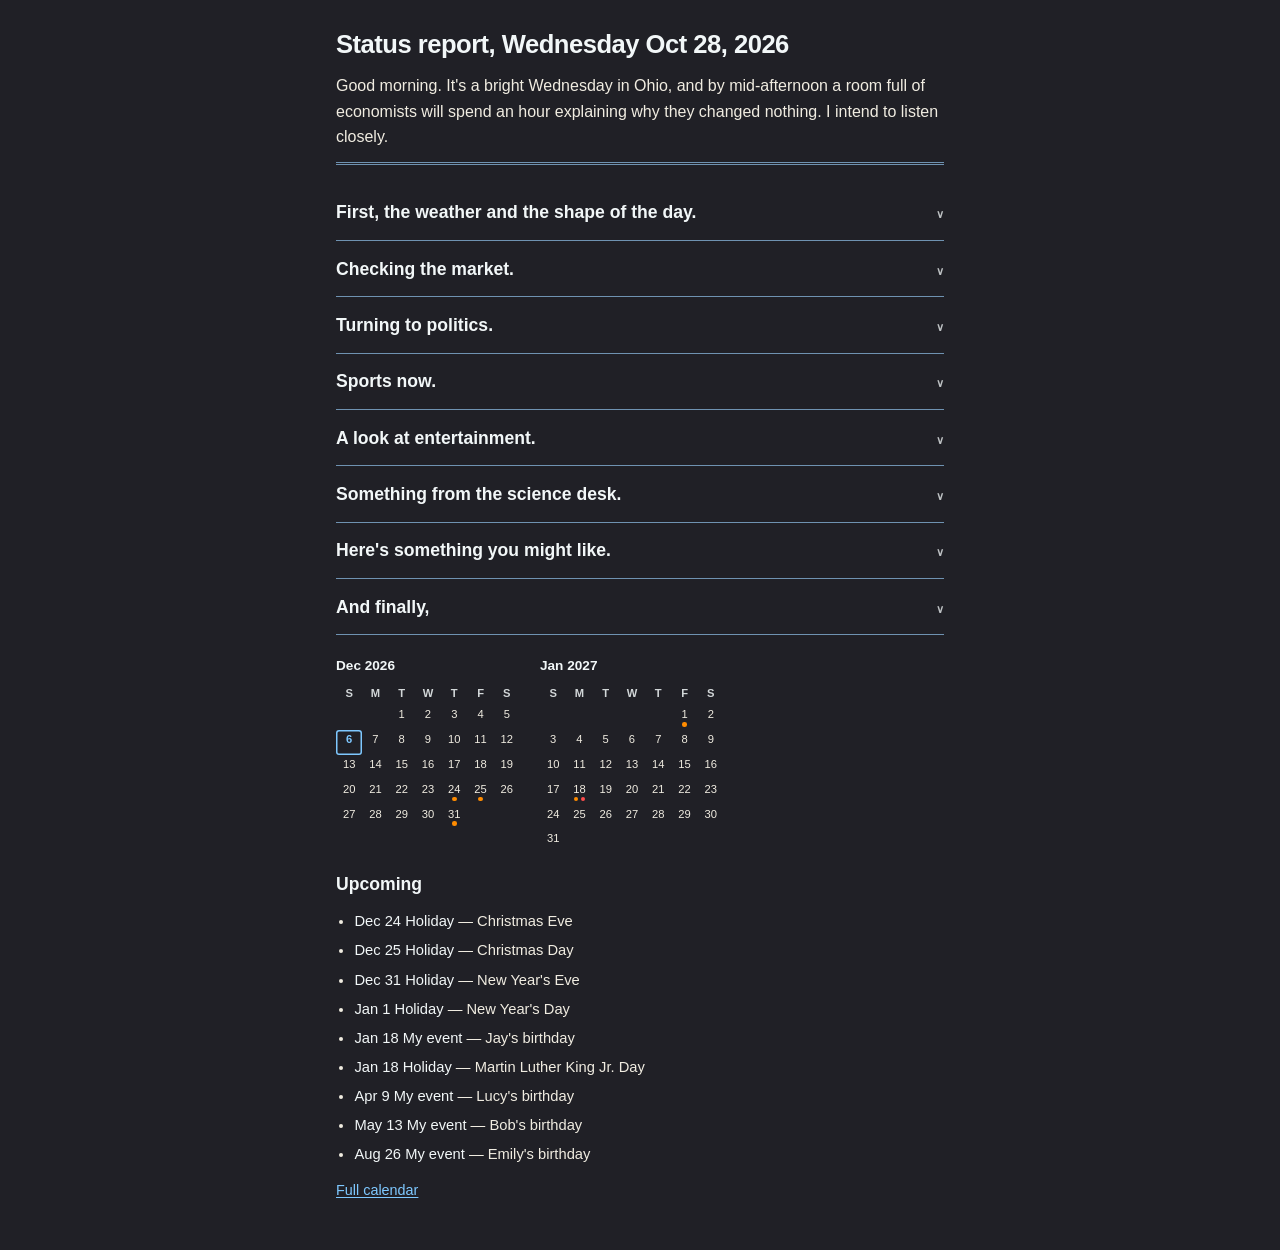
==== commit ad504771: "Data-driven status page: status.json + status.js shell; Upcoming dates without year" ====
--- a/index.html
+++ b/index.html
@@ -7,121 +7,9 @@
 <link rel="stylesheet" href="style.css">
 </head>
 <body>
-<header class="masthead">
-<h1>Status report, Wednesday Oct 28, 2026</h1>
-<p class="lede">Good morning. It&#x27;s a bright Wednesday in Ohio, and by mid-afternoon a room full of economists will spend an hour explaining why they changed nothing. I intend to listen closely.</p>
-</header>
-<section class="edition">
-<details>
-<summary><span class="label">First, the weather and the shape of the day.</span><span class="chev" aria-hidden="true"></span></summary>
-<div class="section-body">
-<p>In <strong>Central Ohio</strong>, it&#x27;s sunny today with a high near 76° and a light south breeze. Tonight stays clear, with a low around 50°. Thursday looks just as fine, sunny with a high near 77°, before Friday cools a little to 72°.</p>
-<p>Tonight brings <strong>World Series Game 5</strong> at 8:00 Eastern on Fox, so the recorder is on duty again. Halloween is Saturday.</p>
-<p>The biggest story today is the <strong>Federal Reserve</strong>, which announces its rate decision at 2:00 Eastern, with Microsoft and Alphabet reporting a few hours later.</p>
-<p class="links"><a href="https://forecast.weather.gov/MapClick.php?lat=39.9612&amp;lon=-82.9988">Ohio forecast</a> · <a href="https://www.cnbc.com/2026/10/28/fed-meeting-today-live-updates.html">Fed day</a></p>
-</div>
-</details>
-</section>
-<section class="edition">
-<details>
-<summary><span class="label">Checking the market.</span><span class="chev" aria-hidden="true"></span></summary>
-<div class="section-body">
-<p><strong>Markets</strong> are open, and stocks are drifting slightly higher while everyone waits for 2:00.</p>
-<p>The <strong>S&amp;P 500</strong> opened up about 0.2% at roughly 7,736, within 1% of the record it set earlier this month. Chip stocks are doing the lifting after a blowout quarter from SK Hynix, which jumped about 10%, with Micron up near 5% alongside it. The Dow opened a hair lower. Your IVV core is along for a quiet ride until the afternoon.</p>
-<p>The <strong>Fed</strong> is expected to hold its benchmark rate at 3.75% to 4%, with futures putting less than a 10% chance on another hike today. The real event is Chairman Kevin Warsh&#x27;s news conference afterward, since traders are already leaning toward a December hike. Inflation is the problem in the room, with September consumer prices up 3.7% from a year ago and wholesale prices up 6.3%. Cleveland&#x27;s Beth Hammack, Dallas&#x27;s Lorie Logan, and Minneapolis&#x27;s Neel Kashkari are possible dissents. There is no new dot plot at this meeting.</p>
-<p>On the <strong>Muskonomy</strong> side, Tesla closed Tuesday up 4% at about $407, its first close above $400 since July, on more merger hopes and ARK repeating its long-range robotaxi target. It&#x27;s slipping about 2% this morning. SpaceX rose about 1% Tuesday to around $149, then gave back about 3% early today. No merger agreement has been filed, and both companies&#x27; special committees are still working without agreed terms.</p>
-<p>Among other <strong>movers</strong>, Robinhood fell in late trading Tuesday after missing estimates, with the crypto slump weighing on profit.</p>
-<p>The <strong>rest of the week</strong> stays busy. Microsoft and Alphabet report after today&#x27;s close, Amazon follows Thursday, and Thursday morning also brings third quarter GDP and the September PCE inflation reading, the Fed&#x27;s preferred gauge.</p>
-<p class="links"><a href="https://www.investing.com/news/stock-market-news/sp-500-nasdaq-open-higher-as-sk-hynix-lifts-chips-fed-in-focus-4979536">Market open</a> · <a href="https://www.cnbc.com/2026/10/28/fed-meeting-today-live-updates.html">Fed decision</a> · <a href="https://247wallst.com/investing/2026/10/28/tesla-just-reclaimed-400-as-spacex-merger-hopes-build/">Tesla and SpaceX</a> · <a href="https://www.cnbc.com/2026/10/28/investors-brace-for-a-hawkish-hold-and-tech-on-tap.html">Day ahead</a></p>
-</div>
-</details>
-</section>
-<section class="edition">
-<details>
-<summary><span class="label">Turning to politics.</span><span class="chev" aria-hidden="true"></span></summary>
-<div class="section-body">
-<p><strong>House Republicans</strong> are quietly preparing for life in the minority, with the midterms six days out. Speaker Mike Johnson has signaled he could stay on as GOP leader, but most of the three dozen lawmakers and aides Politico talked to doubt he would run, and they&#x27;re watching Jim Jordan and Steve Scalise. Candidates have until November 6 to declare.</p>
-<p><strong>President Trump&#x27;s</strong> record $1.5 trillion Pentagon request is running into trouble with an unlikely group, the Republican defense hawks who would normally carry it. His recent openness toward Russia, including allowing the sale of Russian diesel fuel, has soured some of them, and Rep. Don Bacon openly questioned why Congress should go along.</p>
-<p>The <strong>year-end funding fight</strong> is the next shoe. Government money runs through December 11, and lawmakers in both parties expect another stopgap and say a shutdown is unlikely, though a bruising election could make Trump a wild card in the talks. Trump himself was in Texas Tuesday for the third time in a month, backing Ken Paxton in the Senate race and floating Venezuela as a 51st state.</p>
-<p class="links"><a href="https://www.politico.com/live-updates/2026/10/28/congress/house-gop-eyes-jordan-vs-scalise-01138027">GOP leadership</a> · <a href="https://www.politico.com/news/2026/10/28/trump-russia-gop-defense-hawks-budget-01137071">Defense hawks</a> · <a href="https://thehill.com/homenews/house/6169401-midterm-elections-government-funding-fight-shutdown/">Funding fight</a></p>
-</div>
-</details>
-</section>
-<section class="edition">
-<details>
-<summary><span class="label">Sports now.</span><span class="chev" aria-hidden="true"></span></summary>
-<div class="section-body">
-<p>In <strong>baseball</strong>, World Series Game 5 is tonight at 8:00 Eastern on Fox from Tropicana Field. The Brewers are giving the ball to Jacob Misiorowski on regular rest, the likely NL Cy Young winner who led the majors in ERA at 1.80 and strikeouts with 252. He threw the fastest pitch in World Series history in Game 1, at 103.5 mph.</p>
-<p>The <strong>Rays</strong> haven&#x27;t named a starter. All five of their regular rotation arms have pitched in the last four nights, so the expected plan is a bullpen game, with veteran lefty Steven Matz the most likely to cover multiple innings. Drew Rasmussen is unlikely to go on three days&#x27; rest.</p>
-<p>In the <strong>NFL</strong>, the Colts started a sell-off ahead of the November 10 trade deadline. Eight-time Pro Bowl guard Quenton Nelson goes to Seattle for a 2027 third and a 2028 fifth, and defensive tackle DeForest Buckner returns to San Francisco for a 2027 fourth.</p>
-<p>On the <strong>injury</strong> front, Lamar Jackson is expected back for the Ravens on Sunday in Buffalo after missing three games with a high ankle sprain. Micah Parsons might finally start practicing for Green Bay next week, while Bengals tight end Erick All is on injured reserve with what&#x27;s believed to be a third torn ACL. Thursday night has the Panthers at the Packers.</p>
-<p>Closer to home, the <strong>Browns</strong> visit Pittsburgh on Sunday in a rematch with first place in the AFC North at stake, and Pittsburgh is a slight favorite. Denzel Ward and Grant Delpit are among the Browns&#x27; injury questions this week.</p>
-<p>In <strong>college football</strong>, Saturday&#x27;s headliner is No. 2 Ohio State at USC at 7:30 Eastern. Earlier, No. 3 Georgia meets No. 17 Florida in Atlanta at 3:30, and No. 13 Texas Tech hosts No. 22 Arizona at noon. It&#x27;s the last Saturday before the first playoff committee rankings come out next Tuesday.</p>
-<p class="links"><a href="https://www.mlb.com/news/brewers-rays-world-series-game-5-starting-lineups-and-pitching-matchup">World Series</a> · <a href="https://www.nfl.com/news/nfl-trade-grades-evaluating-every-deal-made-ahead-of-the-2026-deadline">Colts trades</a> · <a href="https://whynfl.com/week-8-tuesday-injury-news-micah-parsons-erick-all-acl-matthew-golden-tyrone-tracy-lamar-jackson-october-2026/">NFL injuries</a> · <a href="https://www.nfl.com/games/browns-at-steelers-2026-reg-8">Browns at Steelers</a> · <a href="https://wtop.com/sports/2026/10/ap-top-25-schedule-61/">Top 25 slate</a></p>
-</div>
-</details>
-</section>
-<section class="edition">
-<details>
-<summary><span class="label">A look at entertainment.</span><span class="chev" aria-hidden="true"></span></summary>
-<div class="section-body">
-<p><strong>HBO</strong> is developing a limited series take on The Birds, with Sarah Snook of Succession in the lead. It draws on both Hitchcock&#x27;s 1963 film and the 1952 Daphne du Maurier story, and Tom Spezialy, who worked on Watchmen and The Leftovers, wrote the pilot. David Heyman, also behind HBO&#x27;s Harry Potter series arriving this Christmas, is executive producing.</p>
-<p class="links"><a href="https://variety.com/2026/tv/news/the-birds-reboot-sarah-snook-hbo-series-hitchcock-1236932282/">The Birds</a></p>
-</div>
-</details>
-</section>
-<section class="edition">
-<details>
-<summary><span class="label">Something from the science desk.</span><span class="chev" aria-hidden="true"></span></summary>
-<div class="section-body">
-<p><strong>Rubin Observatory</strong> has found a possible new dwarf planet beyond Pluto, provisionally named ED138, and early analysis suggests it may be one of the largest candidates ever found. It hid in plain sight near the plane of the Milky Way, where millions of background stars made it nearly impossible to spot until Rubin&#x27;s software picked out the one point of light that moved.</p>
-<p>Around the white dwarf <strong>J1328−1450</strong>, astronomers using ESO&#x27;s Very Large Telescope found something new, two separate rings of planetary debris with a clean gap between them. The team thinks two survivors of the star&#x27;s death keep the gap open, one a few kilometers across and the other possibly as big as Pluto or our Moon. The two rings even differ in makeup, as if they came from two different planets, or from the crust and core of one.</p>
-<p class="links"><a href="https://www.nsf.gov/news/new-dwarf-planet-candidate-discovered-nsf-doe-rubin">ED138</a> · <a href="https://www.eso.org/public/news/eso2613/">Double debris disc</a></p>
-</div>
-</details>
-</section>
-<section class="edition">
-<details>
-<summary><span class="label">Here&#x27;s something you might like.</span><span class="chev" aria-hidden="true"></span></summary>
-<div class="section-body">
-<p>India&#x27;s space agency is about to try an unusual fix. Its last navigation satellite, <strong>NVS-02</strong>, was stranded in 2025 because an electrical signal never reached a one-shot valve that releases oxidizer to its engine. So for Friday&#x27;s launch of NVS-03, ISRO will fire those valves open before liftoff, a first in its 51 years of launches. That removes the step that failed, but it trades it for a new question: whether the valves further downstream can hold the propellant through the shaking of the ride to orbit.</p>
-<p class="links"><a href="https://www.indiatoday.in/science/story/isro-changes-its-playbook-for-nvs-03-mission-the-crucial-fix-after-nvs-02-failure-gslv-f18-3026659-2026-10-28">NVS-03</a></p>
-</div>
-</details>
-</section>
-<section class="edition">
-<details>
-<summary><span class="label">And finally,</span><span class="chev" aria-hidden="true"></span></summary>
-<div class="section-body">
-<p>The <strong>Federal Reserve</strong> says it makes its decisions based on the data. So do I. The difference is that when I finish analyzing the data, nobody holds a press conference to ask how I feel about it.</p>
-</div>
-</details>
-</section>
-<footer class="cal-footer">
-<div class="mini-row"><div class="mini-cal">
-<div class="mini-title">Oct 2026</div>
-<table class="mini-grid">
-<thead><tr><th>S</th><th>M</th><th>T</th><th>W</th><th>T</th><th>F</th><th>S</th></tr></thead>
-<tbody><tr><td class="empty"></td><td class="empty"></td><td class="empty"></td><td class="empty"></td><td class="d"><span class="n">1</span><span class="dots"></span></td><td class="d"><span class="n">2</span><span class="dots"></span></td><td class="d"><span class="n">3</span><span class="dots"></span></td></tr><tr><td class="d"><span class="n">4</span><span class="dots"></span></td><td class="d"><span class="n">5</span><span class="dots"></span></td><td class="d"><span class="n">6</span><span class="dots"></span></td><td class="d"><span class="n">7</span><span class="dots"></span></td><td class="d"><span class="n">8</span><span class="dots"></span></td><td class="d"><span class="n">9</span><span class="dots"></span></td><td class="d"><span class="n">10</span><span class="dots"></span></td></tr><tr><td class="d"><span class="n">11</span><span class="dots"></span></td><td class="d has has-hol"><span class="n">12</span><span class="dots"><span class="dot hol" aria-hidden="true"></span></span><div class="tip" role="tooltip"><div class="tip-date">2026-10-12</div><div class="tip-ev tip-hol"><strong>Columbus Day</strong></div></div></td><td class="d"><span class="n">13</span><span class="dots"></span></td><td class="d"><span class="n">14</span><span class="dots"></span></td><td class="d"><span class="n">15</span><span class="dots"></span></td><td class="d"><span class="n">16</span><span class="dots"></span></td><td class="d"><span class="n">17</span><span class="dots"></span></td></tr><tr><td class="d"><span class="n">18</span><span class="dots"></span></td><td class="d"><span class="n">19</span><span class="dots"></span></td><td class="d"><span class="n">20</span><span class="dots"></span></td><td class="d"><span class="n">21</span><span class="dots"></span></td><td class="d"><span class="n">22</span><span class="dots"></span></td><td class="d"><span class="n">23</span><span class="dots"></span></td><td class="d"><span class="n">24</span><span class="dots"></span></td></tr><tr><td class="d"><span class="n">25</span><span class="dots"></span></td><td class="d"><span class="n">26</span><span class="dots"></span></td><td class="d"><span class="n">27</span><span class="dots"></span></td><td class="d today has has-ev"><span class="n">28</span><span class="dots"><span class="dot ev" aria-hidden="true"></span></span><div class="tip" role="tooltip"><div class="tip-date">2026-10-28</div><div class="tip-ev"><strong>Bob</strong> Meijer (afternoon or after dinner): cabbage, meat, ingredients for Pete&#x27;s flamin balls</div></div></td><td class="d has has-ev"><span class="n">29</span><span class="dots"><span class="dot ev" aria-hidden="true"></span></span><div class="tip" role="tooltip"><div class="tip-date">2026-10-29</div><div class="tip-ev"><strong>Bob</strong> Pool at the Eagles, 3:30 PM ET</div><div class="tip-ev"><strong>Bob</strong> Bar poker at Tony&#x27;s after pool ($10, ~10 easy rounds while drinking)</div></div></td><td class="d"><span class="n">30</span><span class="dots"></span></td><td class="d has has-hol has-ev"><span class="n">31</span><span class="dots"><span class="dot hol" aria-hidden="true"></span><span class="dot ev" aria-hidden="true"></span></span><div class="tip" role="tooltip"><div class="tip-date">2026-10-31</div><div class="tip-ev tip-hol"><strong>Halloween</strong></div><div class="tip-ev"><strong>Bob, Emily</strong> OSU / Halloween party at Chuck&#x27;s barn (aim: a little before Buckeyes kickoff — OSU at USC, 7:30 PM ET on NBC, so arrive ~7:00 PM); .ics sent to rsmcclure75@gmail.com + emym74@woh.rr.com</div></div></td></tr></tbody>
-</table>
-</div><div class="mini-cal">
-<div class="mini-title">Nov 2026</div>
-<table class="mini-grid">
-<thead><tr><th>S</th><th>M</th><th>T</th><th>W</th><th>T</th><th>F</th><th>S</th></tr></thead>
-<tbody><tr><td class="d"><span class="n">1</span><span class="dots"></span></td><td class="d"><span class="n">2</span><span class="dots"></span></td><td class="d"><span class="n">3</span><span class="dots"></span></td><td class="d"><span class="n">4</span><span class="dots"></span></td><td class="d"><span class="n">5</span><span class="dots"></span></td><td class="d"><span class="n">6</span><span class="dots"></span></td><td class="d"><span class="n">7</span><span class="dots"></span></td></tr><tr><td class="d"><span class="n">8</span><span class="dots"></span></td><td class="d"><span class="n">9</span><span class="dots"></span></td><td class="d"><span class="n">10</span><span class="dots"></span></td><td class="d has has-hol"><span class="n">11</span><span class="dots"><span class="dot hol" aria-hidden="true"></span></span><div class="tip" role="tooltip"><div class="tip-date">2026-11-11</div><div class="tip-ev tip-hol"><strong>Veterans Day</strong></div></div></td><td class="d"><span class="n">12</span><span class="dots"></span></td><td class="d"><span class="n">13</span><span class="dots"></span></td><td class="d"><span class="n">14</span><span class="dots"></span></td></tr><tr><td class="d"><span class="n">15</span><span class="dots"></span></td><td class="d"><span class="n">16</span><span class="dots"></span></td><td class="d"><span class="n">17</span><span class="dots"></span></td><td class="d"><span class="n">18</span><span class="dots"></span></td><td class="d"><span class="n">19</span><span class="dots"></span></td><td class="d"><span class="n">20</span><span class="dots"></span></td><td class="d"><span class="n">21</span><span class="dots"></span></td></tr><tr><td class="d"><span class="n">22</span><span class="dots"></span></td><td class="d"><span class="n">23</span><span class="dots"></span></td><td class="d"><span class="n">24</span><span class="dots"></span></td><td class="d"><span class="n">25</span><span class="dots"></span></td><td class="d has has-hol"><span class="n">26</span><span class="dots"><span class="dot hol" aria-hidden="true"></span></span><div class="tip" role="tooltip"><div class="tip-date">2026-11-26</div><div class="tip-ev tip-hol"><strong>Thanksgiving</strong></div></div></td><td class="d"><span class="n">27</span><span class="dots"></span></td><td class="d"><span class="n">28</span><span class="dots"></span></td></tr><tr><td class="d"><span class="n">29</span><span class="dots"></span></td><td class="d"><span class="n">30</span><span class="dots"></span></td><td class="empty"></td><td class="empty"></td><td class="empty"></td><td class="empty"></td><td class="empty"></td></tr></tbody>
-</table>
-</div></div>
-<h2 class="cal-h">Upcoming</h2>
-<ul class="todo-list">
-<li><span class="td-date">2026-10-28</span> <span class="td-who">Bob</span> — Meijer (afternoon or after dinner): cabbage, meat, ingredients for Pete&#x27;s flamin balls</li>
-<li><span class="td-date">2026-10-29</span> <span class="td-who">Bob</span> — Pool at the Eagles, 3:30 PM ET</li>
-<li><span class="td-date">2026-10-29</span> <span class="td-who">Bob</span> — Bar poker at Tony&#x27;s after pool ($10, ~10 easy rounds while drinking)</li>
-<li><span class="td-date">2026-10-31</span> <span class="td-who">Holiday</span> — Halloween</li>
-<li><span class="td-date">2026-10-31</span> <span class="td-who">Bob, Emily</span> — OSU / Halloween party at Chuck&#x27;s barn (aim: a little before Buckeyes kickoff — OSU at USC, 7:30 PM ET on NBC, so arrive ~7:00 PM); .ics sent to rsmcclure75@gmail.com + emym74@woh.rr.com</li>
-<li><span class="td-date">2026-11-11</span> <span class="td-who">Holiday</span> — Veterans Day</li>
-</ul>
-<p class="cal-more"><a href="calendar.html">Full calendar</a></p>
-</footer>
-<script src="app.js"></script>
+<div id="status-root"><p class="cal-loading">Loading status…</p></div>
+<footer id="cal-footer" class="cal-footer"><p class="cal-loading">Loading calendar…</p></footer>
+<script src="calendar.js"></script>
+<script src="status.js"></script>
 </body>
 </html>
--- a/style.css
+++ b/style.css
@@ -245,8 +245,8 @@
 .cal-more { margin: 0; font-size: 0.9rem; }
 .site-nav { display: none; }
 
-table.mini-grid td.has { cursor: default; }
-table.mini-grid td.has .tip {
+:is(table.mini-grid, table.cal-grid) td.has { cursor: default; }
+:is(table.mini-grid, table.cal-grid) td.has .tip {
   display: none;
   position: absolute;
   z-index: 20;
@@ -264,7 +264,7 @@
   white-space: normal;
   pointer-events: none;
 }
-table.mini-grid td.has .tip::after {
+:is(table.mini-grid, table.cal-grid) td.has .tip::after {
   content: "";
   position: absolute;
   top: 100%;
@@ -273,45 +273,61 @@
   border: 5px solid transparent;
   border-top-color: var(--link);
 }
-table.mini-grid td.has:hover .tip,
-table.mini-grid td.has:focus-within .tip { display: block; }
-table.mini-grid .tip-date {
+:is(table.mini-grid, table.cal-grid) td.has:hover .tip,
+:is(table.mini-grid, table.cal-grid) td.has:focus-within .tip,
+:is(table.mini-grid, table.cal-grid) td.has:focus .tip { display: block; }
+:is(table.mini-grid, table.cal-grid) .tip-date {
   font-size: 0.65rem;
   color: var(--link);
   margin-bottom: 0.35rem;
   font-variant-numeric: tabular-nums;
 }
-table.mini-grid .tip-ev {
+:is(table.mini-grid, table.cal-grid) .tip-ev {
   font-size: 0.72rem;
   line-height: 1.35;
   margin: 0 0 0.3rem;
   color: var(--ink);
 }
-table.mini-grid .tip-ev:last-child { margin-bottom: 0; }
-table.mini-grid .tip-ev strong { color: var(--head); }
-table.mini-grid .tip-ev.tip-hol strong { color: var(--holiday); }
-table.mini-grid .tip-ev.tip-mine strong { color: var(--my-event); }
+:is(table.mini-grid, table.cal-grid) .tip-ev:last-child { margin-bottom: 0; }
+:is(table.mini-grid, table.cal-grid) .tip-ev strong { color: var(--head); }
+:is(table.mini-grid, table.cal-grid) .tip-ev.tip-hol strong { color: var(--holiday); }
+:is(table.mini-grid, table.cal-grid) .tip-ev.tip-mine strong { color: var(--my-event); }
 /* flip tip down near top of grid */
-table.mini-grid tr:nth-child(-n+2) td.has .tip {
+:is(table.mini-grid, table.cal-grid) tr:nth-child(-n+2) td.has .tip {
   bottom: auto;
   top: calc(100% + 0.35rem);
 }
-table.mini-grid tr:nth-child(-n+2) td.has .tip::after {
+:is(table.mini-grid, table.cal-grid) tr:nth-child(-n+2) td.has .tip::after {
   top: auto;
   bottom: 100%;
   border-top-color: transparent;
   border-bottom-color: var(--link);
 }
 
+/* shared tips on full month grid */
+table.cal-grid td.has { position: relative; cursor: pointer; outline: none; }
+table.cal-grid td.has:focus { box-shadow: inset 0 0 0 1px var(--link); }
+table.cal-grid td.has .tip { min-width: 12rem; max-width: min(18rem, 80vw); }
+table.cal-grid td.has .tip-ev { font-size: 0.78rem; }
+/* keep edge-column tips on screen */
+table.cal-grid td.has:nth-child(-n+2) .tip { left: 0; transform: none; }
+table.cal-grid td.has:nth-child(-n+2) .tip::after { left: 1rem; }
+table.cal-grid td.has:nth-child(n+6) .tip { left: auto; right: 0; transform: none; }
+table.cal-grid td.has:nth-child(n+6) .tip::after { left: auto; right: 1rem; }
+@media (max-width: 600px) {
+  :is(table.mini-grid, table.cal-grid) td.has .tip { max-width: 80vw; }
+  table.cal-grid td.has .tip { min-width: 10rem; }
+}
+
 /* full-year strip on calendar page (4×3 / 3×4 mini grids) */
 .year-block { padding-bottom: 1.1rem; }
 .year-strip {
   display: grid;
-  grid-template-columns: repeat(3, minmax(0, 1fr));
+  grid-template-columns: repeat(2, minmax(0, 1fr));
   gap: 0.9rem 0.65rem;
   margin-top: 0.25rem;
 }
-@media (min-width: 34rem) {
+@media (min-width: 601px) {
   .year-strip {
     grid-template-columns: repeat(4, minmax(0, 1fr));
   }
@@ -338,3 +354,44 @@
   width: 0.24rem;
   height: 0.24rem;
 }
+
+/* mobile (<=600px); desktop unchanged */
+@media (max-width: 600px) {
+  .cal-block { font-size: 0.9rem; }
+  table.cal-grid { font-size: 0.66rem; }
+  table.cal-grid th { padding: 0.25rem 0; }
+  table.cal-grid td { height: 3.6rem; padding: 0.12rem; }
+  table.cal-grid .num { margin-bottom: 0.1rem; }
+  table.cal-grid .ev {
+    white-space: nowrap;
+    overflow: hidden;
+    text-overflow: ellipsis;
+    padding: 0 0.12rem;
+    font-size: 0.6rem;
+    line-height: 1.2;
+  }
+  .year-strip { gap: 0.8rem 0.5rem; }
+  .year-strip table.mini-grid td { height: 1.7rem; }
+  table.mini-grid { font-size: 0.7rem; }
+  .mini-row { flex-wrap: wrap; }
+  table.mini-grid .dot,
+  .year-strip table.mini-grid .dot { width: 0.36rem; height: 0.36rem; }
+  table.cal, table.cal tbody, table.cal tr, table.cal td { display: block; width: auto; }
+  table.cal thead { display: none; }
+  table.cal tr { padding: 0.4rem 0; border-bottom: 1px solid var(--rule); }
+  table.cal th, table.cal td { border: 0; padding: 0.05rem 0; }
+  table.cal td.date, table.cal td.who { width: auto; font-size: 0.85em; }
+  table.cal td.who { color: var(--head); opacity: 0.85; }
+}
+
+/* calendar: Status report overlay upper-right (no layout space) */
+body { position: relative; }
+.back-float {
+  position: absolute;
+  top: 0.75rem;
+  right: 1rem;
+  z-index: 5;
+  font-size: 0.85rem;
+  margin: 0;
+  line-height: 1;
+}
